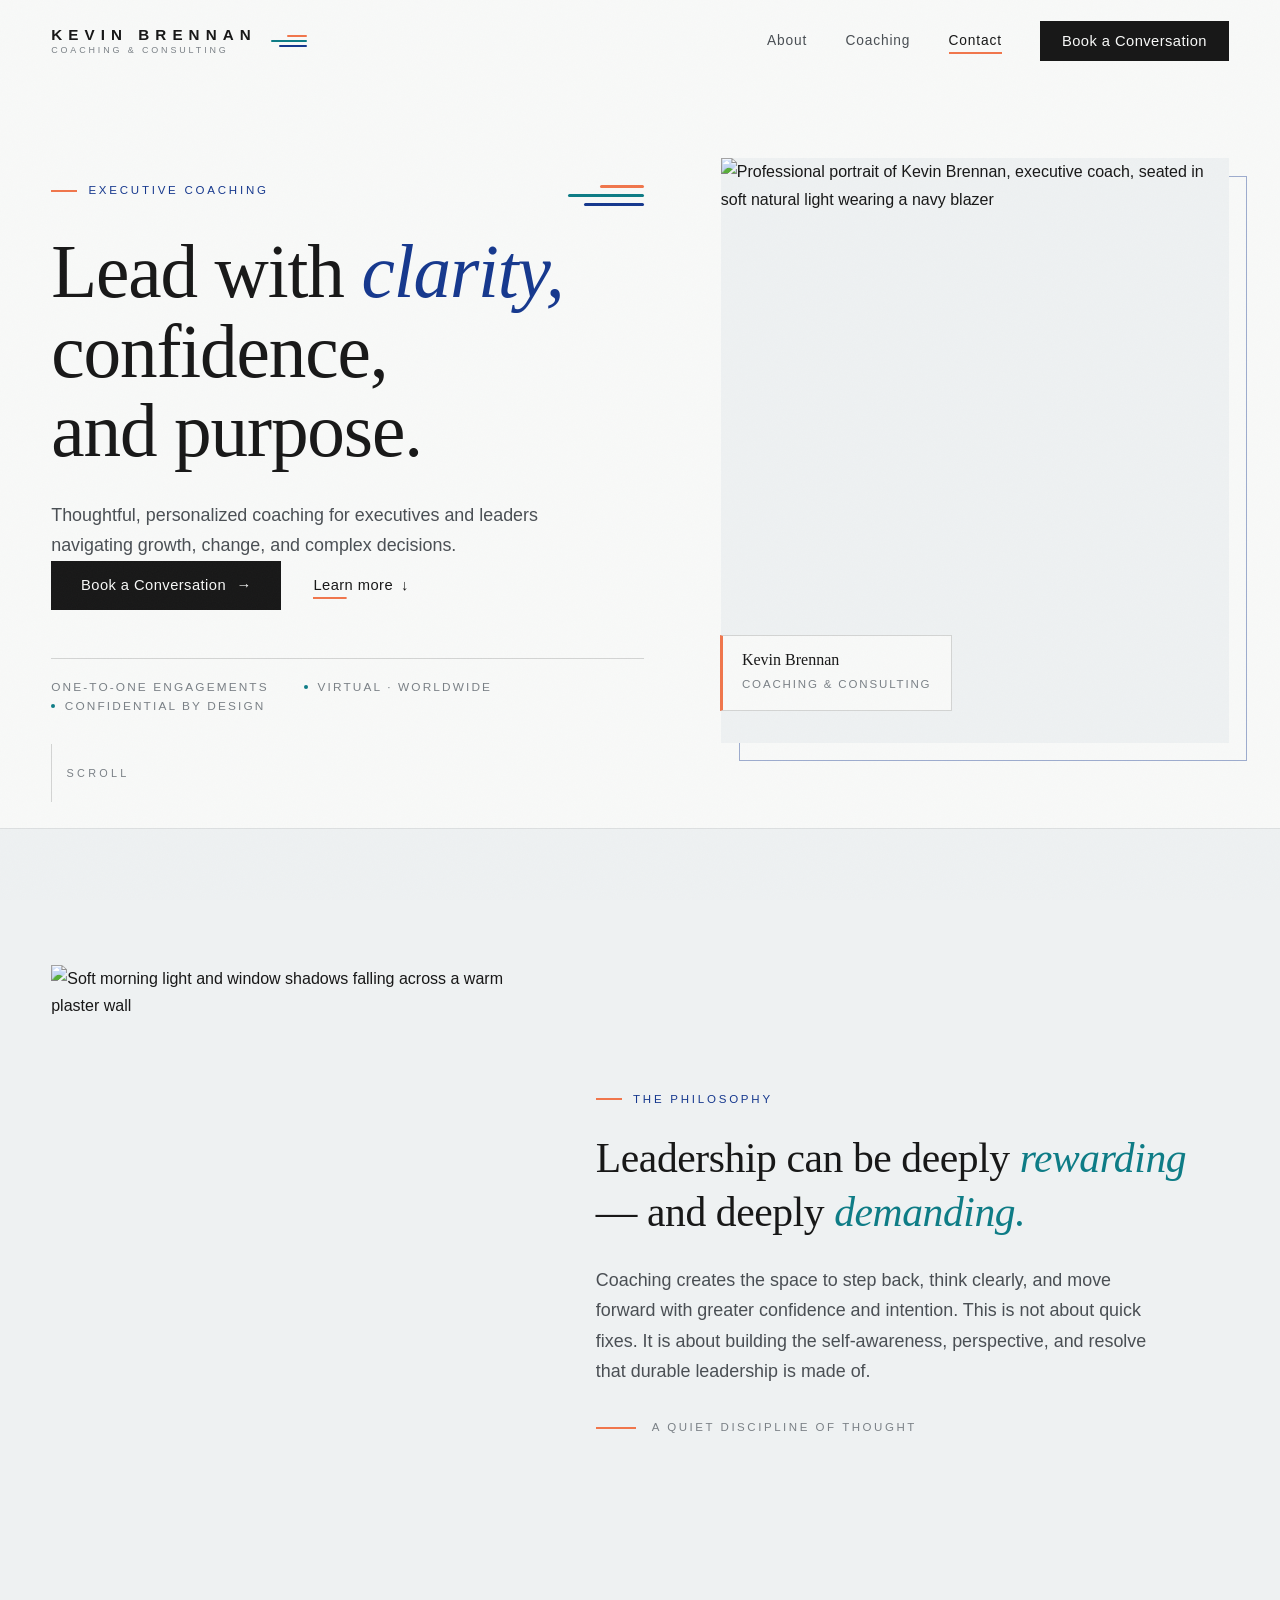
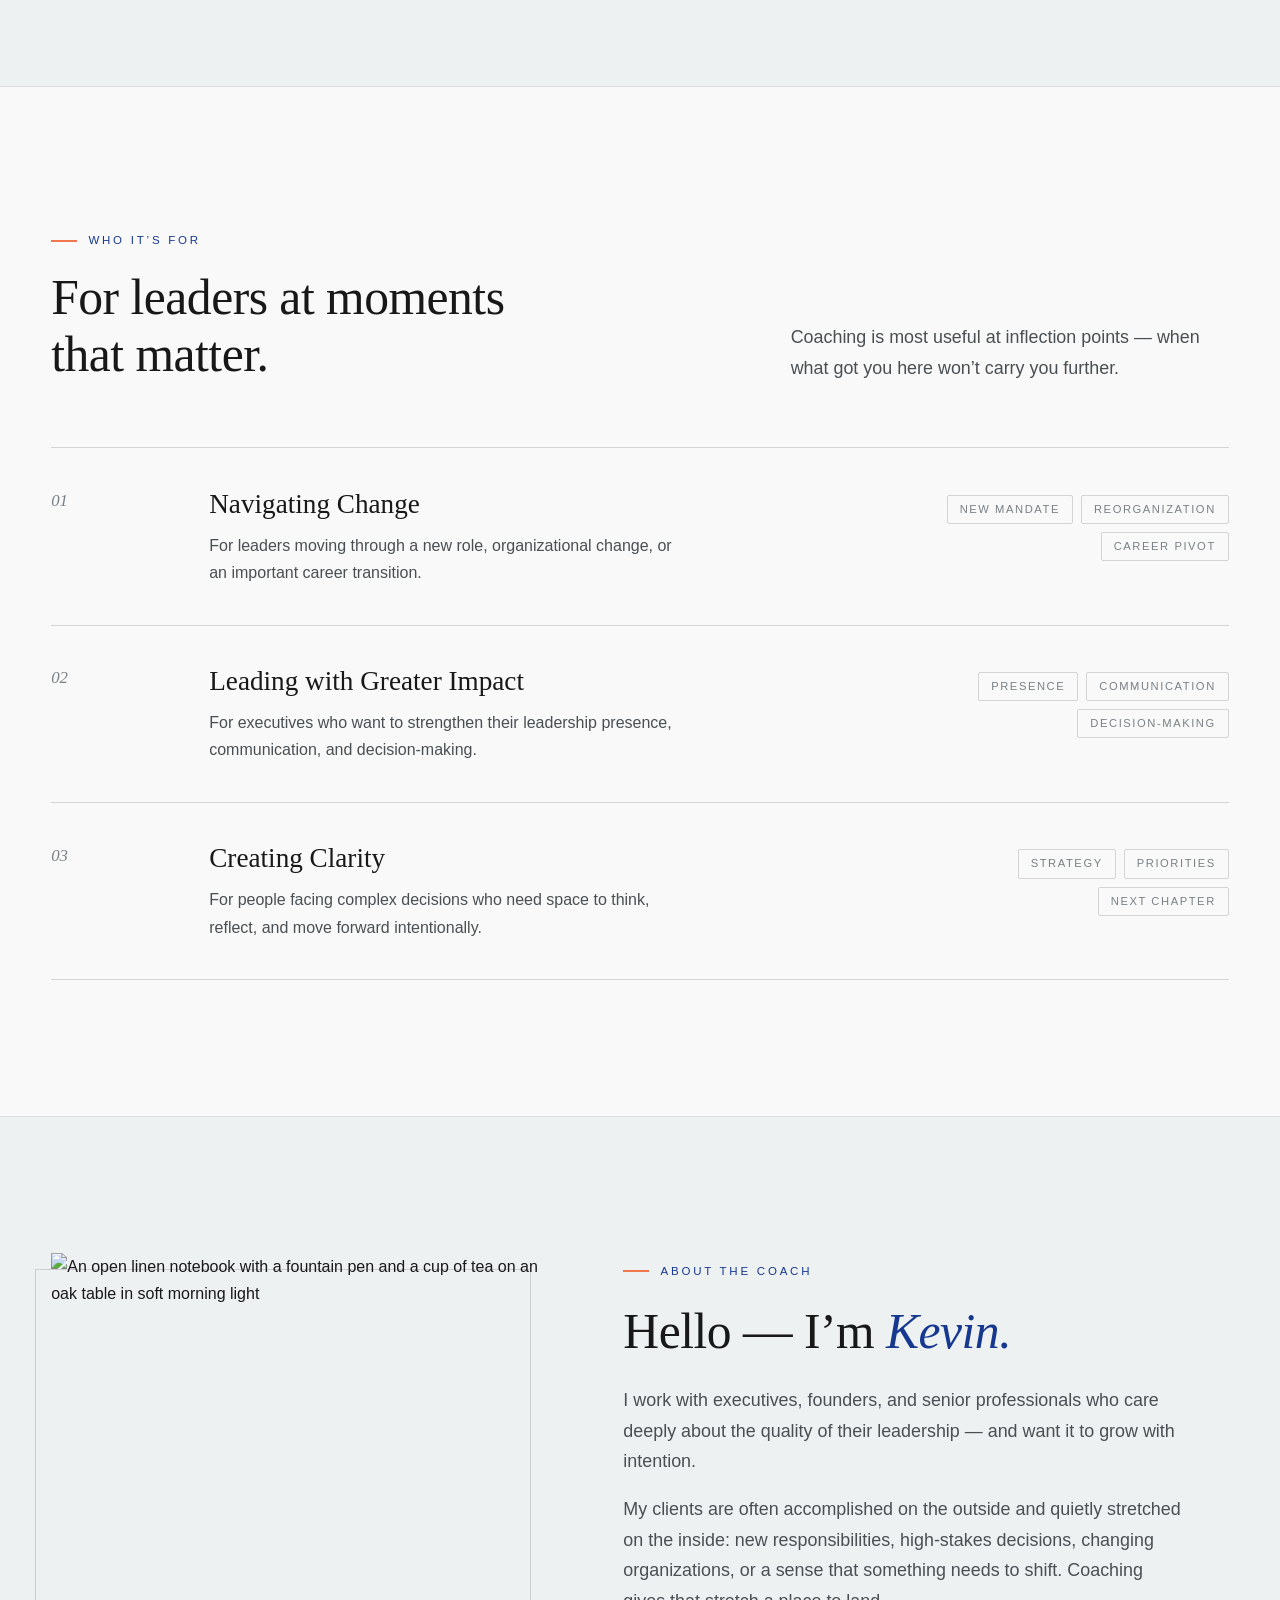
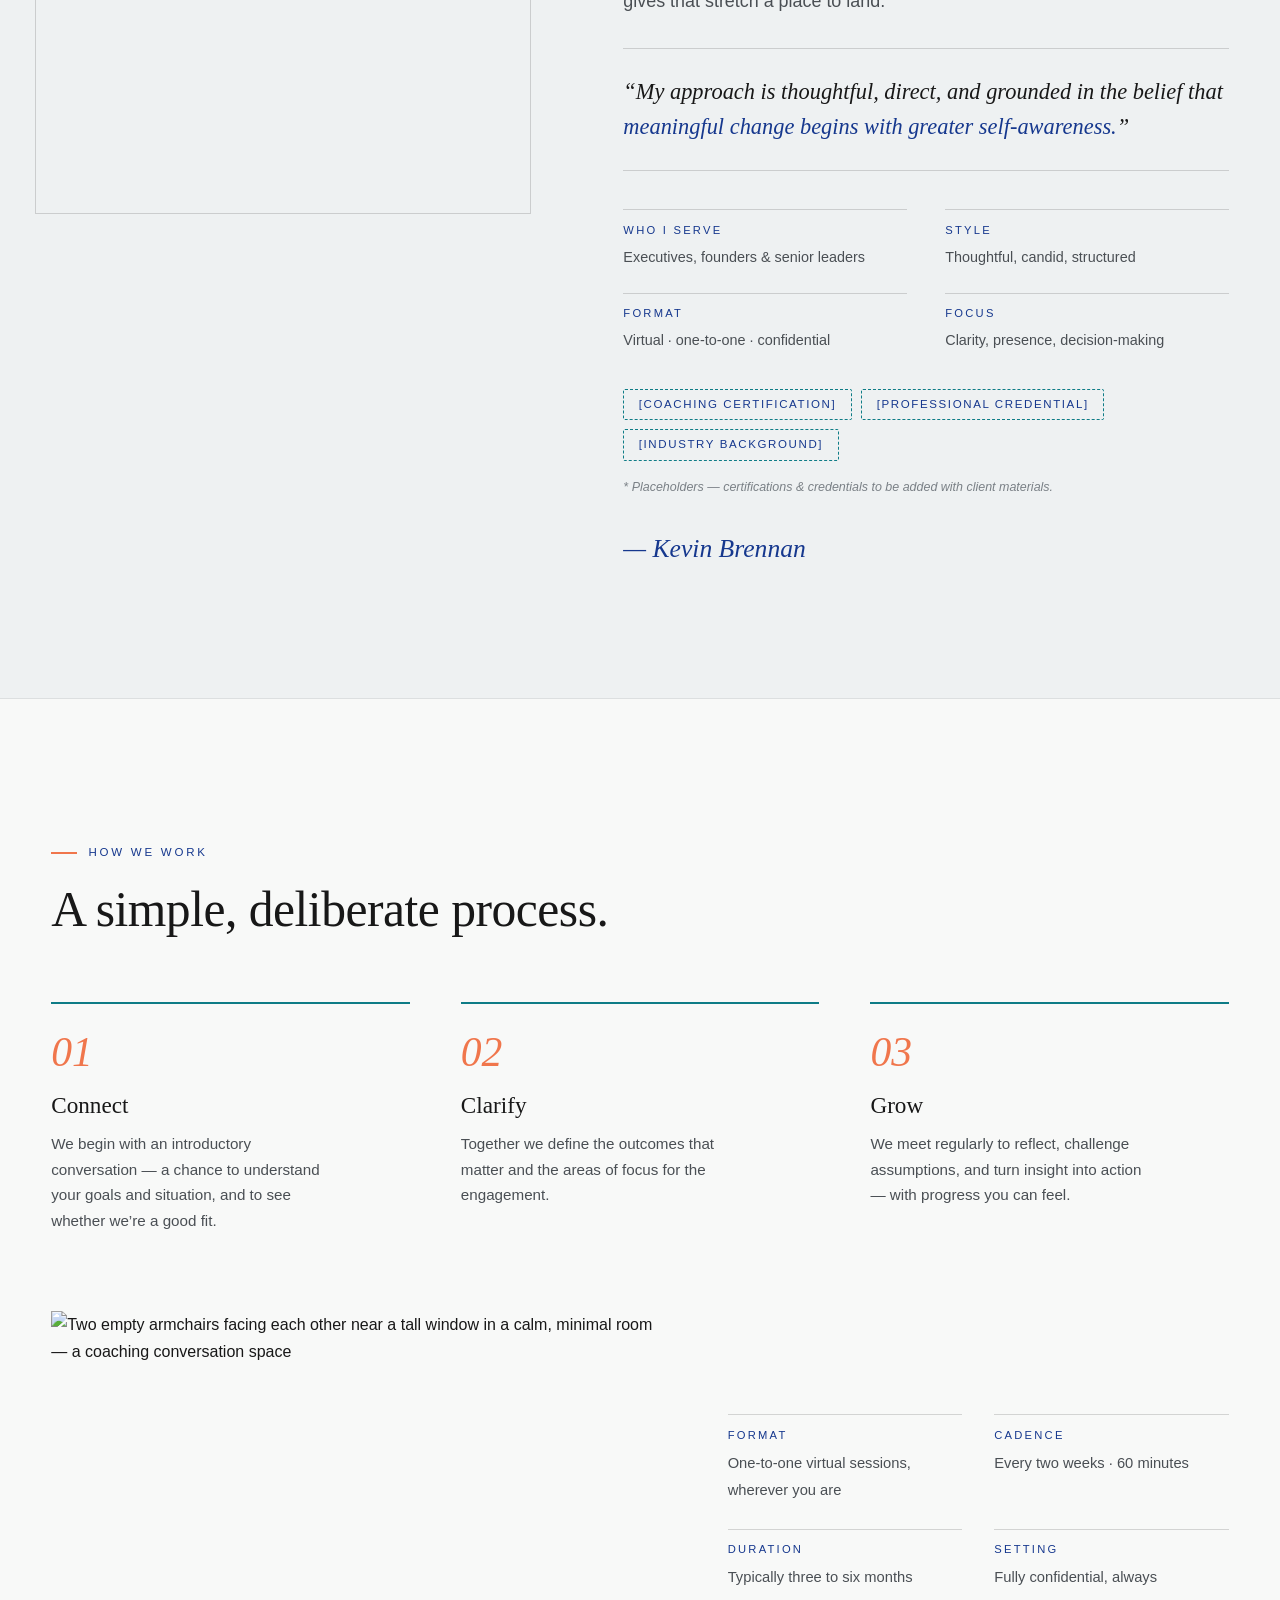
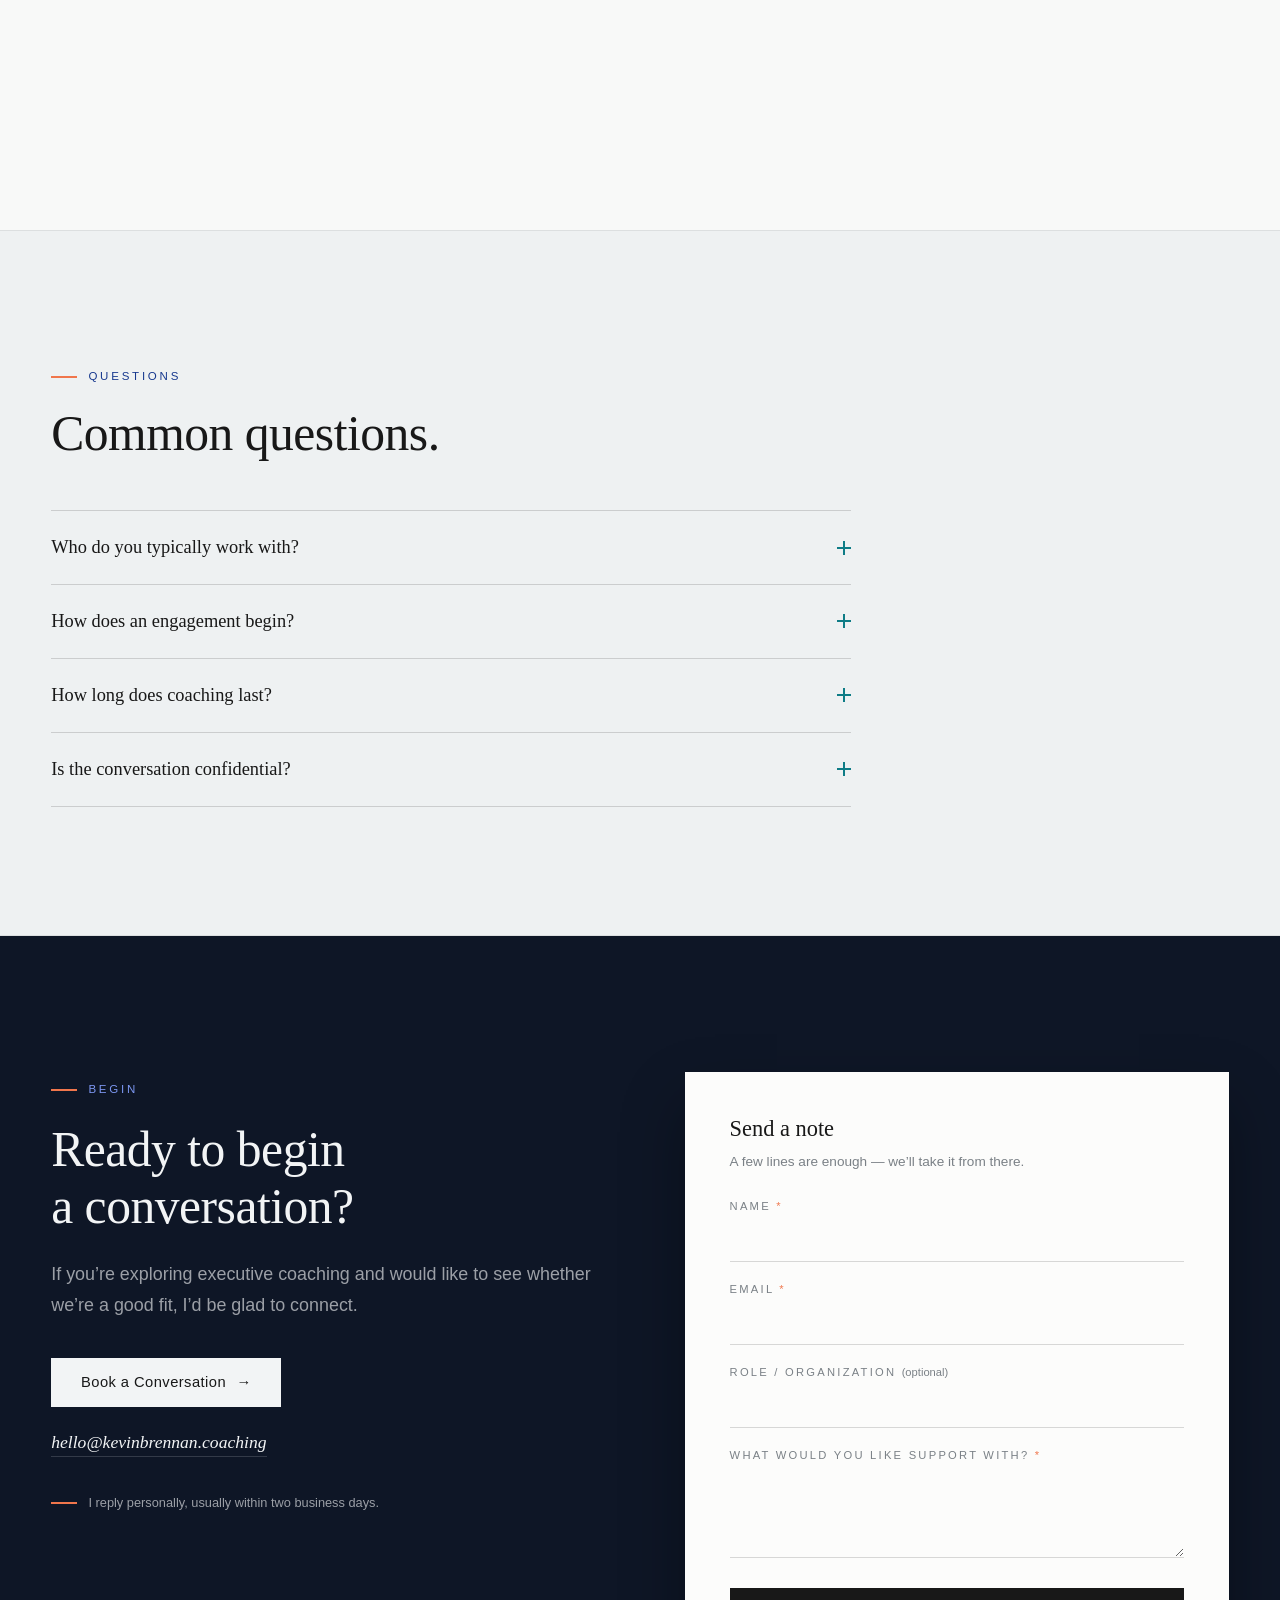
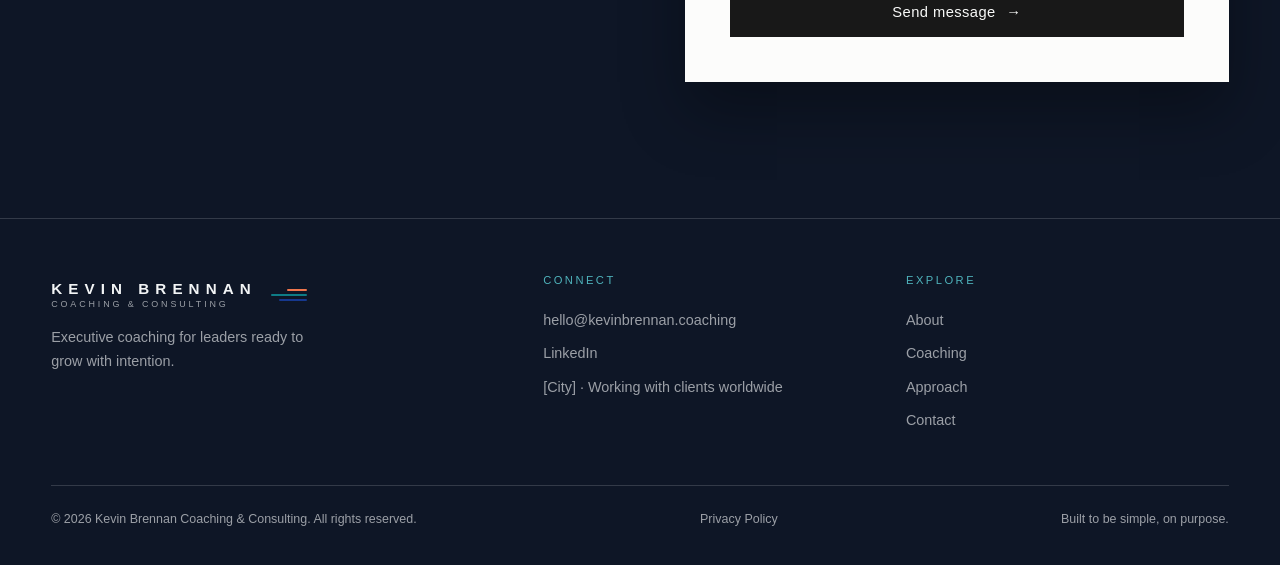
==== websites/coach/index.html @ 90dcf933 "Add Websites portfolio: SHILU coffee shop + Executive Coach landing pages" ====
<!DOCTYPE html>
<html lang="en">
<head>
<meta charset="UTF-8">
<meta name="viewport" content="width=device-width, initial-scale=1.0">

<!-- ============ SEO / SOCIAL ============ -->
<title>Executive Coaching for Leaders | Kevin Brennan</title>
<meta name="description" content="Personalized executive coaching for leaders navigating growth, change, and complex decisions. Book an introductory conversation with Kevin Brennan.">
<meta property="og:type" content="website">
<meta property="og:title" content="Executive Coaching for Leaders | Kevin Brennan">
<meta property="og:description" content="Thoughtful, personalized coaching for executives and leaders navigating growth, change, and complex decisions.">
<meta property="og:image" content="https://image.qwenlm.ai/public_source/d0a42ad3-2e5b-488c-a8da-1147fc9512ad/1fd9f463d-12ed-4836-b36f-3f6e2339cea6.png">
<meta name="twitter:card" content="summary_large_image">
<link rel="icon" href="data:image/svg+xml,%3Csvg%20xmlns='http://www.w3.org/2000/svg'%20viewBox='0%200%2064%2064'%3E%3Crect%20width='64'%20height='64'%20rx='14'%20fill='%230E1626'/%3E%3Crect%20x='24' y='20' width='16' height='4' rx='2' fill='%23F0764C'/%3E%3Crect%20x='16' y='29' width='32' height='4' rx='2' fill='%230E7C86'/%3E%3Crect%20x='19' y='38' width='26' height='4' rx='2' fill='%237C97F2'/%3E%3C/svg%3E">

<!-- ============ FONTS (fontsource CDN) ============ -->
<link rel="stylesheet" href="https://cdn.jsdelivr.net/npm/@fontsource/fraunces/400.css">
<link rel="stylesheet" href="https://cdn.jsdelivr.net/npm/@fontsource/fraunces/500.css">
<link rel="stylesheet" href="https://cdn.jsdelivr.net/npm/@fontsource/fraunces/400-italic.css">
<link rel="stylesheet" href="https://cdn.jsdelivr.net/npm/@fontsource/inter/400.css">
<link rel="stylesheet" href="https://cdn.jsdelivr.net/npm/@fontsource/inter/500.css">
<link rel="stylesheet" href="https://cdn.jsdelivr.net/npm/@fontsource/inter/600.css">

<style>
/* ==========================================================
   DESIGN TOKENS — derived from the Kevin Brennan logo:
   orange #F0764C · teal #0E7C86 · blue #16388E
   ========================================================== */
:root{
  --paper:      #F8F9F8;   /* main background, cool off-white */
  --paper-2:    #EEF1F2;   /* alternate section background    */
  --card:       #FCFCFB;   /* form panel                      */
  --ink:        #181818;   /* primary text                    */
  --ink-2:      #4A4F54;   /* secondary text                  */
  --ink-3:      #7A8086;   /* tertiary text                   */
  --blue:       #16388E;   /* brand blue — primary accent     */
  --blue-deep:  #0E2A6E;
  --blue-soft:  #7C97F2;   /* blue on dark                    */
  --teal:       #0E7C86;   /* brand teal — secondary accent   */
  --teal-soft:  #4FB3BC;
  --orange:     #F0764C;   /* brand orange — spark accent     */
  --line:       rgba(24,24,24,.16);
  --line-soft:  rgba(24,24,24,.08);
  --dark:       #0E1626;   /* dark section bg (deep navy)     */
  --dark-2:     #141F35;
  --cream:      #F2F4F5;   /* text on dark                    */
  --cream-dim:  rgba(242,244,245,.62);
  --line-dark:  rgba(242,244,245,.16);
  --error:      #A63B2A;
  --serif: 'Fraunces', Georgia, 'Times New Roman', serif;
  --sans:  'Inter', -apple-system, 'Helvetica Neue', sans-serif;
  --w: min(1180px, 92vw);
  --ease: cubic-bezier(.22,.61,.21,1);
  --nav-h: 82px;
}

/* ============ BASE ============ */
*,*::before,*::after{box-sizing:border-box;margin:0;padding:0}
html{scroll-behavior:smooth}
body{
  font:400 1rem/1.7 var(--sans);
  color:var(--ink);
  background:var(--paper);
  -webkit-font-smoothing:antialiased;
  overflow-x:hidden;
}
img{display:block;max-width:100%;height:auto}
a{color:inherit;text-decoration:none}
button{font:inherit;background:none;border:none;cursor:pointer;color:inherit}
ul{list-style:none}
section{scroll-margin-top:calc(var(--nav-h) + 12px)}
::selection{background:var(--blue);color:var(--paper)}
:focus-visible{outline:2px solid var(--blue);outline-offset:3px}

.skip-link{position:fixed;top:-60px;left:1rem;z-index:200;background:var(--ink);color:var(--paper);padding:.7rem 1.2rem;font-size:.85rem;transition:top .3s}
.skip-link:focus{top:1rem}

/* film-grain overlay */
.grain{position:fixed;inset:0;z-index:90;pointer-events:none;opacity:.045;
  background-image:url("data:image/svg+xml,%3Csvg xmlns='http://www.w3.org/2000/svg' width='180' height='180'%3E%3Cfilter id='n'%3E%3CfeTurbulence type='fractalNoise' baseFrequency='0.8' numOctaves='2' stitchTiles='stitch'/%3E%3C/filter%3E%3Crect width='180' height='180' filter='url(%23n)' opacity='0.55'/%3E%3C/svg%3E");}

.wrap{width:var(--w);margin-inline:auto}

/* ============ TYPE ============ */
.eyebrow{
  display:inline-flex;align-items:center;gap:.7rem;
  font:500 .72rem/1 var(--sans);letter-spacing:.24em;text-transform:uppercase;
  color:var(--blue);
}
.eyebrow::before{content:"";width:26px;height:2px;background:var(--orange)}
.h-xl{font:500 clamp(2.5rem,6.2vw,4.7rem)/1.06 var(--serif);letter-spacing:-.015em}
.h-lg{font:500 clamp(2rem,4vw,3.1rem)/1.15 var(--serif);letter-spacing:-.01em}
.it{font-family:var(--serif);font-style:italic;color:var(--blue)}
.lede{font-size:clamp(1.02rem,1.4vw,1.15rem);color:var(--ink-2);max-width:56ch}
.small{font-size:.85rem;color:var(--ink-3)}

/* brand tri-line motif (from logo) */
.tri{display:flex;flex-direction:column;align-items:flex-end;gap:6px}
.tri i{display:block;height:3px;border-radius:2px}
.tri .t1{width:44px;background:var(--orange)}
.tri .t2{width:76px;background:var(--teal)}
.tri .t3{width:60px;background:var(--blue)}

/* line-mask reveal */
.lm{display:block;overflow:hidden;padding-bottom:.12em;margin-bottom:-.12em}
.lm>span{display:block;transform:translateY(118%);transition:transform 1.15s var(--ease)}
.is-in .lm:nth-of-type(1)>span{transition-delay:.08s}
.is-in .lm:nth-of-type(2)>span{transition-delay:.2s}
.is-in .lm:nth-of-type(3)>span{transition-delay:.32s}
.is-in .lm>span{transform:translateY(0)}

/* scroll reveal */
[data-reveal]{opacity:0;transform:translateY(26px);transition:opacity .9s ease,transform .9s var(--ease);transition-delay:var(--rd,0s)}
[data-reveal].is-in{opacity:1;transform:none}
[data-reveal].lines{opacity:1;transform:none}

/* ============ BUTTONS / LINKS ============ */
.btn{
  display:inline-flex;align-items:center;gap:.65rem;
  padding:1rem 1.8rem;background:var(--ink);color:var(--paper);
  border:1px solid var(--ink);font:500 .92rem/1 var(--sans);letter-spacing:.03em;
  transition:background .35s var(--ease),border-color .35s,transform .35s var(--ease);
}
.btn .arr{transition:transform .35s var(--ease)}
.btn:hover{background:var(--blue);border-color:var(--blue)}
.btn:hover .arr{transform:translateX(5px)}
.btn:active{transform:scale(.98)}
.btn.on-dark{background:var(--cream);color:var(--ink);border-color:var(--cream)}
.btn.on-dark:hover{background:var(--orange);border-color:var(--orange)}

.tlink{
  position:relative;display:inline-flex;align-items:center;gap:.5rem;
  font:500 .92rem/1 var(--sans);letter-spacing:.03em;color:var(--ink);padding:.4rem 0;
}
.tlink::after{content:"";position:absolute;left:0;bottom:0;height:1.5px;width:100%;background:var(--orange);transform:scaleX(.35);transform-origin:left;transition:transform .45s var(--ease)}
.tlink:hover::after{transform:scaleX(1)}
.tlink .arr{transition:transform .35s var(--ease)}
.tlink:hover .arr{transform:translateY(3px)}

/* placeholder chips (client credentials to be added) */
.chips{display:flex;flex-wrap:wrap;gap:.6rem}
.chip{
  font:500 .72rem/1 var(--sans);letter-spacing:.14em;text-transform:uppercase;
  color:var(--blue);border:1px dashed var(--teal);padding:.55rem .9rem;border-radius:2px;
}

/* ============ LOGO / NAV ============ */
.site-nav{position:fixed;top:0;left:0;right:0;z-index:120;transition:background .4s,box-shadow .4s,border-color .4s;border-bottom:1px solid transparent}
.site-nav.scrolled{background:rgba(248,249,248,.92);backdrop-filter:blur(10px);border-bottom-color:var(--line-soft)}
.nav-inner{width:var(--w);margin-inline:auto;height:var(--nav-h);display:flex;align-items:center;justify-content:space-between;gap:2rem}

.brand{display:inline-flex;align-items:center;gap:.9rem}
.brand-text{display:flex;flex-direction:column;gap:4px}
.brand-name{font:600 .95rem/1 var(--sans);letter-spacing:.4em;text-transform:uppercase;color:var(--ink);white-space:nowrap}
.brand-sub{font:500 .56rem/1 var(--sans);letter-spacing:.32em;text-transform:uppercase;color:var(--ink-3)}
.brand-lines{display:flex;flex-direction:column;align-items:flex-end;gap:3px;flex:none}
.brand-lines i{display:block;height:2px;border-radius:1px}
.brand-lines i:nth-child(1){width:20px;background:var(--orange)}
.brand-lines i:nth-child(2){width:36px;background:var(--teal)}
.brand-lines i:nth-child(3){width:28px;background:var(--blue)}
.on-dark .brand-name,.foot-brand .brand-name{color:var(--cream)}
.on-dark .brand-sub,.foot-brand .brand-sub{color:var(--cream-dim)}

.nav-links{display:flex;align-items:center;gap:2.4rem}
.nav-links a:not(.btn){font:500 .86rem/1 var(--sans);letter-spacing:.06em;color:var(--ink-2);position:relative;padding:.4rem 0}
.nav-links a:not(.btn)::after{content:"";position:absolute;left:0;bottom:0;width:100%;height:2px;background:var(--orange);transform:scaleX(0);transform-origin:left;transition:transform .4s var(--ease)}
.nav-links a:not(.btn):hover::after,.nav-links a.is-active::after{transform:scaleX(1)}
.nav-links a.is-active{color:var(--ink)}
.nav-cta{padding:.75rem 1.3rem}
.burger{display:none;width:44px;height:44px;position:relative;z-index:130}
.burger span{position:absolute;left:10px;right:10px;height:1.5px;background:var(--ink);transition:transform .45s var(--ease),top .45s var(--ease)}
.burger span:nth-child(1){top:17px}
.burger span:nth-child(2){top:26px}
body.menu-open .burger span:nth-child(1){top:21px;transform:rotate(45deg)}
body.menu-open .burger span:nth-child(2){top:21px;transform:rotate(-45deg)}

.mobile-menu{
  position:fixed;inset:0;z-index:110;background:var(--paper);
  display:flex;flex-direction:column;justify-content:center;padding:6rem 8vw 3rem;
  opacity:0;visibility:hidden;transition:opacity .5s var(--ease),visibility .5s;
}
body.menu-open .mobile-menu{opacity:1;visibility:visible}
body.menu-open{overflow:hidden}
.mobile-menu a.mm-link{font:500 clamp(2rem,8vw,2.8rem)/1.35 var(--serif);color:var(--ink);border-bottom:1px solid var(--line-soft);padding:.6rem 0;display:flex;align-items:baseline;gap:1rem}
.mobile-menu a.mm-link small{font:500 .72rem/1 var(--sans);letter-spacing:.2em;color:var(--teal)}
.mobile-menu .mm-cta{margin-top:2.2rem;align-self:flex-start}
.mobile-menu .mm-mail{margin-top:1.4rem;font-size:.9rem;color:var(--ink-2)}

/* ============ HERO ============ */
.hero{position:relative;padding:calc(var(--nav-h) + clamp(3rem,7vh,5.5rem)) 0 clamp(4rem,8vh,6.5rem);min-height:92vh;display:flex;align-items:center}
.hero-grid{display:grid;grid-template-columns:1.05fr .9fr;gap:clamp(2.5rem,6vw,5.5rem);align-items:center;width:var(--w);margin-inline:auto}
.hero-top{display:flex;justify-content:space-between;align-items:flex-start;gap:2rem}
.hero h1{margin:1.6rem 0 1.8rem}
.hero-meta{display:flex;flex-wrap:wrap;gap:0 2.2rem;margin-top:3rem;border-top:1px solid var(--line);padding-top:1.2rem}
.hero-meta span{font:500 .74rem/1.6 var(--sans);letter-spacing:.18em;text-transform:uppercase;color:var(--ink-3);display:flex;align-items:center;gap:.6rem}
.hero-meta span::before{content:"";width:4px;height:4px;background:var(--teal);border-radius:50%}
.hero-meta span:first-child::before{display:none}
.hero-cta{display:flex;align-items:center;gap:2rem;flex-wrap:wrap}

.hero-figure{position:relative}
.portrait-frame{position:relative;z-index:1}
.portrait-frame::before{content:"";position:absolute;inset:0;transform:translate(18px,18px);border:1px solid var(--blue);opacity:.4;z-index:-1}
.portrait-frame .ph{overflow:hidden;aspect-ratio:4/4.6;background:var(--paper-2)}
.kenburns img{width:100%;height:100%;object-fit:cover;animation:breathe 16s var(--ease) infinite alternate;transform-origin:center}
@keyframes breathe{from{transform:scale(1)}to{transform:scale(1.06)}}
.portrait-tag{position:absolute;left:-1px;bottom:2rem;background:var(--paper);border:1px solid var(--line);border-left:3px solid var(--orange);padding:.85rem 1.2rem;z-index:2}
.portrait-tag strong{display:block;font:500 1rem/1.2 var(--serif)}
.portrait-tag span{font-size:.72rem;letter-spacing:.16em;text-transform:uppercase;color:var(--ink-3)}

.side-note{position:absolute;right:calc((100vw - var(--w)) / -2 + 1rem);top:50%;transform:translateY(-50%);writing-mode:vertical-rl;font:500 .68rem/1 var(--sans);letter-spacing:.34em;text-transform:uppercase;color:var(--ink-3);opacity:.65}
.scroll-cue{position:absolute;left:calc((100vw - var(--w))/2);bottom:1.6rem;display:flex;align-items:center;gap:.9rem}
.scroll-cue small{font:500 .68rem/1 var(--sans);letter-spacing:.3em;text-transform:uppercase;color:var(--ink-3)}
.scroll-cue .track{width:1px;height:58px;background:var(--line);overflow:hidden;position:relative}
.scroll-cue .track::after{content:"";position:absolute;left:0;top:-40%;width:1px;height:40%;background:var(--orange);animation:cue 2.4s var(--ease) infinite}
@keyframes cue{0%{top:-40%}70%,100%{top:110%}}

/* ============ PHILOSOPHY ============ */
.philosophy{background:var(--paper-2);border-block:1px solid var(--line-soft);padding:clamp(5rem,11vw,8.5rem) 0}
.ph-grid{display:grid;grid-template-columns:.85fr 1.15fr;gap:clamp(2.5rem,6vw,6rem);align-items:center}
.ph-img{overflow:hidden;aspect-ratio:4/5}
.ph-img img{width:100%;height:100%;object-fit:cover;transition:transform 1.4s var(--ease)}
.ph-img:hover img{transform:scale(1.04)}
.ph-copy .manifesto{font:500 clamp(1.7rem,3.3vw,2.6rem)/1.3 var(--serif);letter-spacing:-.01em;margin:1.4rem 0 1.6rem}
.ph-copy .manifesto em{font-style:italic;color:var(--teal)}
.ph-caption{margin-top:2.2rem;display:flex;align-items:center;gap:1rem;font:500 .72rem/1 var(--sans);letter-spacing:.22em;text-transform:uppercase;color:var(--ink-3)}
.ph-caption::before{content:"";width:40px;height:2px;background:var(--orange)}

/* ============ AUDIENCE ============ */
.audience{padding:clamp(5rem,11vw,8.5rem) 0}
.sec-head{display:grid;grid-template-columns:1fr auto;gap:1.5rem 3rem;align-items:end;margin-bottom:clamp(2.5rem,5vw,4rem)}
.sec-head .lede{max-width:44ch}
.aud-row{display:grid;grid-template-columns:110px 1fr 320px;gap:1.5rem 3rem;padding:2.4rem 0;border-top:1px solid var(--line);align-items:start;transition:background .4s}
.aud-row:last-of-type{border-bottom:1px solid var(--line)}
.aud-num{font:400 1.05rem/1 var(--serif);font-style:italic;color:var(--ink-3);transition:color .4s;padding-top:.4rem}
.aud-row:hover .aud-num{color:var(--orange)}
.aud-title{font:500 clamp(1.3rem,2.2vw,1.7rem)/1.25 var(--serif);display:flex;align-items:center;gap:.9rem;transition:transform .5s var(--ease)}
.aud-title .go{color:var(--teal);opacity:0;transform:translateX(-8px);transition:.45s var(--ease)}
.aud-row:hover .aud-title{transform:translateX(6px)}
.aud-row:hover .go{opacity:1;transform:none}
.aud-desc{color:var(--ink-2);margin-top:.7rem;max-width:52ch}
.aud-tags{display:flex;flex-wrap:wrap;gap:.5rem;justify-content:flex-end;padding-top:.5rem}
.aud-tags li{font:500 .7rem/1 var(--sans);letter-spacing:.14em;text-transform:uppercase;color:var(--ink-3);border:1px solid var(--line);padding:.5rem .75rem;border-radius:2px}

/* ============ ABOUT ============ */
.about{background:var(--paper-2);border-block:1px solid var(--line-soft);padding:clamp(5rem,11vw,8.5rem) 0}
.about-grid{display:grid;grid-template-columns:.9fr 1.1fr;gap:clamp(2.5rem,6vw,6rem);align-items:start}
.about-figure{position:relative}
.about-figure::before{content:"";position:absolute;inset:0;transform:translate(-16px,16px);border:1px solid var(--line);z-index:0}
.about-figure .ph{position:relative;overflow:hidden;aspect-ratio:4/4.4;z-index:1}
.about-figure img{width:100%;height:100%;object-fit:cover}
.about h2{margin:1.4rem 0 1.6rem}
.about p+p{margin-top:1.1rem}
.about .pull{margin:2rem 0;padding:1.6rem 0;border-block:1px solid var(--line);font:400 clamp(1.15rem,1.9vw,1.4rem)/1.55 var(--serif);font-style:italic;color:var(--ink)}
.about .pull strong{color:var(--blue);font-weight:500}
.glance{margin-top:2.4rem;display:grid;grid-template-columns:1fr 1fr;gap:1.4rem 2.4rem}
.glance li{border-top:1px solid var(--line);padding-top:.9rem}
.glance b{display:block;font:500 .7rem/1 var(--sans);letter-spacing:.2em;text-transform:uppercase;color:var(--blue);margin-bottom:.45rem}
.glance span{font-size:.9rem;color:var(--ink-2)}
.cred-note{margin-top:1rem;font-size:.78rem;color:var(--ink-3);font-style:italic}
.signature{margin-top:2.4rem;font:400 1.6rem/1 var(--serif);font-style:italic;color:var(--blue)}

/* ============ APPROACH ============ */
.approach{padding:clamp(5rem,11vw,8.5rem) 0}
.steps{display:grid;grid-template-columns:repeat(3,1fr);gap:0 clamp(2rem,4vw,3.5rem);margin-top:clamp(2.5rem,5vw,4rem)}
.step{border-top:1px solid var(--line);padding-top:1.8rem;position:relative}
.step::before{content:"";position:absolute;top:-1px;left:0;height:2px;width:0;background:var(--teal);transition:width 1.2s var(--ease) .3s}
.step.is-in::before{width:100%}
.step .n{font:400 2.6rem/1 var(--serif);font-style:italic;color:var(--orange)}
.step h3{font:500 1.45rem/1.2 var(--serif);margin:1.1rem 0 .7rem}
.step p{color:var(--ink-2);font-size:.95rem;max-width:34ch}
.approach-media{margin-top:clamp(3rem,6vw,5rem);display:grid;grid-template-columns:1.1fr .9fr;gap:clamp(2rem,5vw,4.5rem);align-items:center}
.approach-media .ph{overflow:hidden;aspect-ratio:16/10}
.approach-media img{width:100%;height:100%;object-fit:cover}
.logistics{display:grid;grid-template-columns:1fr 1fr;gap:1.6rem 2rem}
.logistics li{border-top:1px solid var(--line);padding-top:.9rem}
.logistics b{display:block;font:500 .7rem/1 var(--sans);letter-spacing:.2em;text-transform:uppercase;color:var(--blue);margin-bottom:.5rem}
.logistics span{font-size:.92rem;color:var(--ink-2)}

/* ============ FAQ ============ */
.faq{background:var(--paper-2);border-block:1px solid var(--line-soft);padding:clamp(5rem,11vw,8rem) 0}
.faq-list{max-width:800px;margin-top:clamp(2rem,4vw,3rem)}
.faq-item{border-top:1px solid var(--line)}
.faq-item:last-child{border-bottom:1px solid var(--line)}
.faq-q{width:100%;display:flex;justify-content:space-between;align-items:center;gap:2rem;text-align:left;padding:1.5rem 0;font:500 1.15rem/1.35 var(--serif);color:var(--ink);transition:color .3s}
.faq-q:hover{color:var(--blue)}
.faq-q .pm{position:relative;width:14px;height:14px;flex:none}
.faq-q .pm::before,.faq-q .pm::after{content:"";position:absolute;background:var(--teal);transition:transform .45s var(--ease)}
.faq-q .pm::before{left:0;top:6px;width:14px;height:2px}
.faq-q .pm::after{left:6px;top:0;width:2px;height:14px}
.faq-item.open .pm::after{transform:rotate(90deg) scaleY(0)}
.faq-a{display:grid;grid-template-rows:0fr;transition:grid-template-rows .55s var(--ease)}
.faq-item.open .faq-a{grid-template-rows:1fr}
.faq-a>div{overflow:hidden}
.faq-a p{color:var(--ink-2);max-width:62ch;padding-bottom:1.6rem;font-size:.95rem}

/* ============ CONTACT (dark) ============ */
.contact{background:var(--dark);color:var(--cream);padding:clamp(5rem,11vw,8.5rem) 0}
.contact .eyebrow{color:var(--blue-soft)}
.contact-grid{display:grid;grid-template-columns:1fr 1fr;gap:clamp(3rem,7vw,6.5rem);align-items:start}
.contact .lede{color:var(--cream-dim)}
.contact h2{margin:1.4rem 0 1.5rem}
.contact-actions{display:flex;flex-direction:column;align-items:flex-start;gap:1.4rem;margin-top:2.4rem}
.contact-mail{color:var(--cream);font:400 1.1rem/1.4 var(--serif);font-style:italic;border-bottom:1px solid var(--line-dark);padding-bottom:2px;transition:border-color .3s,color .3s}
.contact-mail:hover{color:var(--orange);border-color:var(--orange)}
.contact-note{margin-top:2.2rem;font-size:.8rem;color:var(--cream-dim);display:flex;align-items:center;gap:.7rem}
.contact-note::before{content:"";width:26px;height:2px;background:var(--orange)}

.form-card{background:var(--card);color:var(--ink);padding:clamp(1.8rem,3.5vw,2.8rem);box-shadow:0 30px 60px rgba(0,0,0,.32)}
.form-card h3{font:500 1.4rem/1.2 var(--serif);margin-bottom:.4rem}
.form-card .fc-sub{font-size:.85rem;color:var(--ink-3);margin-bottom:1.8rem}
.field{margin-bottom:1.4rem}
.field label{display:block;font:500 .7rem/1 var(--sans);letter-spacing:.2em;text-transform:uppercase;color:var(--ink-3);margin-bottom:.5rem}
.field label em{color:var(--orange);font-style:normal}
.field input,.field textarea{
  width:100%;background:transparent;border:none;border-bottom:1px solid var(--line);
  font:400 .95rem/1.5 var(--sans);color:var(--ink);padding:.55rem 0;border-radius:0;
  transition:border-color .3s;
}
.field textarea{resize:vertical;min-height:88px}
.field input:focus,.field textarea:focus{outline:none;border-bottom-color:var(--blue)}
.field.invalid input,.field.invalid textarea{border-bottom-color:var(--error)}
.err{display:none;font-size:.75rem;color:var(--error);margin-top:.4rem}
.field.invalid .err{display:block}
.form-card .btn{width:100%;justify-content:center}
.form-success{display:none;text-align:left;padding:2rem 0}
.form-success .tick{width:52px;height:52px;border:2px solid var(--teal);border-radius:50%;display:flex;align-items:center;justify-content:center;margin-bottom:1.4rem;color:var(--teal);font-size:1.2rem}
.form-success h3{font:500 1.5rem/1.25 var(--serif);margin-bottom:.7rem}
.form-success p{color:var(--ink-2);font-size:.95rem}
.form-card.sent form{display:none}
.form-card.sent .form-success{display:block}

/* ============ FOOTER ============ */
footer{background:var(--dark);color:var(--cream);border-top:1px solid var(--line-dark);padding:3.5rem 0 2.2rem}
.foot-grid{display:grid;grid-template-columns:1.4fr 1fr 1fr;gap:2.5rem;align-items:start}
.foot-brand p{margin-top:1rem;color:var(--cream-dim);font-size:.9rem;max-width:34ch}
.foot-col b{display:block;font:500 .7rem/1 var(--sans);letter-spacing:.22em;text-transform:uppercase;color:var(--teal-soft);margin-bottom:1.1rem}
.foot-col a,.foot-col span{display:block;color:var(--cream-dim);font-size:.9rem;padding:.28rem 0;transition:color .3s}
.foot-col a:hover{color:var(--cream)}
.foot-bottom{margin-top:3rem;padding-top:1.4rem;border-top:1px solid var(--line-dark);display:flex;flex-wrap:wrap;gap:.8rem 2.5rem;justify-content:space-between;font-size:.78rem;color:var(--cream-dim)}
.foot-bottom a{color:inherit}
.foot-bottom a:hover{color:var(--cream)}

/* ============ RESPONSIVE ============ */
@media (max-width:1024px){
  .side-note{display:none}
  .aud-row{grid-template-columns:70px 1fr;grid-template-rows:auto auto}
  .aud-tags{grid-column:2;justify-content:flex-start;padding-top:0}
}
@media (max-width:900px){
  .nav-links{display:none}
  .burger{display:block}
  .hero-grid,.ph-grid,.about-grid,.approach-media,.contact-grid{grid-template-columns:1fr}
  .hero{min-height:auto}
  .hero-figure{max-width:520px}
  .ph-grid .ph-img{aspect-ratio:16/10;order:2}
  .steps{grid-template-columns:1fr;gap:2.2rem}
  .step p{max-width:none}
  .foot-grid{grid-template-columns:1fr 1fr}
  .scroll-cue{display:none}
}
@media (max-width:560px){
  .sec-head{grid-template-columns:1fr}
  .aud-row{grid-template-columns:1fr;gap:.6rem}
  .glance,.logistics{grid-template-columns:1fr}
  .foot-grid{grid-template-columns:1fr}
  .portrait-tag{bottom:1rem}
  .brand-name{letter-spacing:.26em;font-size:.85rem}
  .brand-sub{letter-spacing:.22em}
  .hero-top .tri{display:none}
}

/* ============ REDUCED MOTION ============ */
@media (prefers-reduced-motion: reduce){
  html{scroll-behavior:auto}
  *,*::before,*::after{animation:none!important;transition:none!important}
  [data-reveal]{opacity:1;transform:none}
  .lm>span{transform:none}
  .step::before{width:100%}
}
</style>
</head>

<body id="top">
<a class="skip-link" href="#main">Skip to content</a>
<div class="grain" aria-hidden="true"></div>

<!-- ================= NAVIGATION ================= -->
<header class="site-nav" id="siteNav">
  <nav class="nav-inner" aria-label="Primary">
    <!-- Logo lockup: wordmark + tri-line motif from brand logo -->
    <a class="brand" href="#top" aria-label="Kevin Brennan Coaching and Consulting — home">
      <span class="brand-text">
        <span class="brand-name">Kevin Brennan</span>
        <span class="brand-sub">Coaching &amp; Consulting</span>
      </span>
      <span class="brand-lines" aria-hidden="true"><i></i><i></i><i></i></span>
    </a>
    <div class="nav-links">
      <a href="#about" data-navlink="about">About</a>
      <a href="#coaching" data-navlink="coaching">Coaching</a>
      <a href="#contact" data-navlink="contact">Contact</a>
      <a class="btn nav-cta" href="#contact" data-bind="booking">Book a Conversation</a>
    </div>
    <button class="burger" id="burger" aria-label="Open menu" aria-expanded="false" aria-controls="mobileMenu">
      <span></span><span></span>
    </button>
  </nav>
</header>

<!-- mobile menu -->
<div class="mobile-menu" id="mobileMenu" aria-hidden="true">
  <a class="mm-link" href="#about"><small>01</small>About</a>
  <a class="mm-link" href="#coaching"><small>02</small>Coaching</a>
  <a class="mm-link" href="#approach"><small>03</small>Approach</a>
  <a class="mm-link" href="#contact"><small>04</small>Contact</a>
  <a class="btn mm-cta" href="#contact" data-bind="booking">Book a Conversation <span class="arr">→</span></a>
  <p class="mm-mail"><a href="mailto:hello@kevinbrennan.coaching" data-bind="email">hello@kevinbrennan.coaching</a></p>
</div>

<main id="main">

<!-- ================= HERO ================= -->
<section class="hero" aria-label="Introduction">
  <div class="hero-grid">
    <div data-reveal="lines" class="lines">
      <div class="hero-top">
        <p class="eyebrow" data-reveal>Executive Coaching</p>
        <span class="tri" data-reveal aria-hidden="true"><i class="t1"></i><i class="t2"></i><i class="t3"></i></span>
      </div>
      <h1 class="h-xl">
        <span class="lm"><span>Lead with <em class="it">clarity,</em></span></span>
        <span class="lm"><span>confidence,</span></span>
        <span class="lm"><span>and purpose.</span></span>
      </h1>
      <p class="lede" data-reveal data-delay="350">Thoughtful, personalized coaching for executives and leaders navigating growth, change, and complex decisions.</p>
      <div class="hero-cta" data-reveal data-delay="500">
        <a class="btn" href="#contact" data-bind="booking">Book a Conversation <span class="arr">→</span></a>
        <a class="tlink" href="#philosophy">Learn more <span class="arr">↓</span></a>
      </div>
      <div class="hero-meta" data-reveal data-delay="650">
        <span>One-to-one engagements</span>
        <span>Virtual · Worldwide</span>
        <span>Confidential by design</span>
      </div>
    </div>

    <figure class="hero-figure" data-reveal data-delay="250">
      <div class="portrait-frame">
        <div class="ph kenburns">
          <img src="https://image.qwenlm.ai/public_source/d0a42ad3-2e5b-488c-a8da-1147fc9512ad/1fd9f463d-12ed-4836-b36f-3f6e2339cea6.png"
               alt="Professional portrait of Kevin Brennan, executive coach, seated in soft natural light wearing a navy blazer"
               width="1024" height="1024" fetchpriority="high">
        </div>
        <figcaption class="portrait-tag">
          <strong>Kevin Brennan</strong>
          <span>Coaching &amp; Consulting</span>
        </figcaption>
      </div>
    </figure>
  </div>

  <span class="side-note" aria-hidden="true">Clarity · Confidence · Purpose</span>
  <div class="scroll-cue" aria-hidden="true"><div class="track"></div><small>Scroll</small></div>
</section>

<!-- ================= POSITIONING / PHILOSOPHY ================= -->
<section class="philosophy" id="philosophy">
  <div class="wrap ph-grid">
    <div class="ph-img" data-reveal>
      <img src="https://image.qwenlm.ai/public_source/d0a42ad3-2e5b-488c-a8da-1147fc9512ad/1f57ffe3d-bf88-4876-a3f9-18b83e884528.png"
           alt="Soft morning light and window shadows falling across a warm plaster wall"
           loading="lazy" width="1024" height="1024">
    </div>
    <div class="ph-copy">
      <p class="eyebrow" data-reveal>The Philosophy</p>
      <p class="manifesto" data-reveal data-delay="120">Leadership can be deeply <em>rewarding</em> — and deeply <em>demanding.</em></p>
      <p class="lede" data-reveal data-delay="240">Coaching creates the space to step back, think clearly, and move forward with greater confidence and intention. This is not about quick fixes. It is about building the self-awareness, perspective, and resolve that durable leadership is made of.</p>
      <p class="ph-caption" data-reveal data-delay="360">A quiet discipline of thought</p>
    </div>
  </div>
</section>

<!-- ================= WHO IT'S FOR ================= -->
<section class="audience" id="coaching">
  <div class="wrap">
    <div class="sec-head">
      <div>
        <p class="eyebrow" data-reveal>Who It’s For</p>
        <h2 class="h-lg" style="margin-top:1.2rem" data-reveal data-delay="100">For leaders at moments<br>that matter.</h2>
      </div>
      <p class="lede" data-reveal data-delay="200">Coaching is most useful at inflection points — when what got you here won’t carry you further.</p>
    </div>

    <ul>
      <li class="aud-row" data-reveal>
        <span class="aud-num">01</span>
        <div>
          <h3 class="aud-title">Navigating Change <span class="go" aria-hidden="true">→</span></h3>
          <p class="aud-desc">For leaders moving through a new role, organizational change, or an important career transition.</p>
        </div>
        <ul class="aud-tags"><li>New mandate</li><li>Reorganization</li><li>Career pivot</li></ul>
      </li>
      <li class="aud-row" data-reveal data-delay="120">
        <span class="aud-num">02</span>
        <div>
          <h3 class="aud-title">Leading with Greater Impact <span class="go" aria-hidden="true">→</span></h3>
          <p class="aud-desc">For executives who want to strengthen their leadership presence, communication, and decision-making.</p>
        </div>
        <ul class="aud-tags"><li>Presence</li><li>Communication</li><li>Decision-making</li></ul>
      </li>
      <li class="aud-row" data-reveal data-delay="240">
        <span class="aud-num">03</span>
        <div>
          <h3 class="aud-title">Creating Clarity <span class="go" aria-hidden="true">→</span></h3>
          <p class="aud-desc">For people facing complex decisions who need space to think, reflect, and move forward intentionally.</p>
        </div>
        <ul class="aud-tags"><li>Strategy</li><li>Priorities</li><li>Next chapter</li></ul>
      </li>
    </ul>
  </div>
</section>

<!-- ================= ABOUT THE COACH ================= -->
<section class="about" id="about">
  <div class="wrap about-grid">
    <figure class="about-figure" data-reveal>
      <div class="ph">
        <img src="https://image.qwenlm.ai/public_source/d0a42ad3-2e5b-488c-a8da-1147fc9512ad/12d935f1e-d34b-4aa2-bbf1-69330601e87d.png"
             alt="An open linen notebook with a fountain pen and a cup of tea on an oak table in soft morning light"
             loading="lazy" width="1024" height="1024">
      </div>
    </figure>
    <div>
      <p class="eyebrow" data-reveal>About the Coach</p>
      <h2 class="h-lg" data-reveal data-delay="100">Hello — I’m <em class="it">Kevin.</em></h2>
      <p class="lede" data-reveal data-delay="180">I work with executives, founders, and senior professionals who care deeply about the quality of their leadership — and want it to grow with intention.</p>
      <p class="lede" data-reveal data-delay="260">My clients are often accomplished on the outside and quietly stretched on the inside: new responsibilities, high-stakes decisions, changing organizations, or a sense that something needs to shift. Coaching gives that stretch a place to land.</p>

      <blockquote class="pull" data-reveal data-delay="320">“My approach is thoughtful, direct, and grounded in the belief that <strong>meaningful change begins with greater self-awareness.</strong>”</blockquote>

      <div class="glance" data-reveal data-delay="380">
        <ul style="display:contents">
          <li><b>Who I serve</b><span>Executives, founders &amp; senior leaders</span></li>
          <li><b>Style</b><span>Thoughtful, candid, structured</span></li>
          <li><b>Format</b><span>Virtual · one-to-one · confidential</span></li>
          <li><b>Focus</b><span>Clarity, presence, decision-making</span></li>
        </ul>
      </div>

      <div style="margin-top:2.2rem" data-reveal data-delay="440">
        <div class="chips" aria-label="Credentials and certifications (to be provided)">
          <span class="chip">[Coaching Certification]</span>
          <span class="chip">[Professional Credential]</span>
          <span class="chip">[Industry Background]</span>
        </div>
        <p class="cred-note">* Placeholders — certifications &amp; credentials to be added with client materials.</p>
      </div>

      <p class="signature" data-reveal data-delay="500">— Kevin Brennan</p>
    </div>
  </div>
</section>

<!-- ================= COACHING APPROACH ================= -->
<section class="approach" id="approach">
  <div class="wrap">
    <p class="eyebrow" data-reveal>How We Work</p>
    <h2 class="h-lg" style="margin-top:1.2rem" data-reveal data-delay="100">A simple, deliberate process.</h2>

    <div class="steps">
      <article class="step" data-reveal>
        <span class="n">01</span>
        <h3>Connect</h3>
        <p>We begin with an introductory conversation — a chance to understand your goals and situation, and to see whether we’re a good fit.</p>
      </article>
      <article class="step" data-reveal data-delay="150">
        <span class="n">02</span>
        <h3>Clarify</h3>
        <p>Together we define the outcomes that matter and the areas of focus for the engagement.</p>
      </article>
      <article class="step" data-reveal data-delay="300">
        <span class="n">03</span>
        <h3>Grow</h3>
        <p>We meet regularly to reflect, challenge assumptions, and turn insight into action — with progress you can feel.</p>
      </article>
    </div>

    <div class="approach-media">
      <div class="ph kenburns" data-reveal>
        <img src="https://image.qwenlm.ai/public_source/d0a42ad3-2e5b-488c-a8da-1147fc9512ad/10f5b248b-4181-4cdd-8ecd-11cbc9a0c924.png"
             alt="Two empty armchairs facing each other near a tall window in a calm, minimal room — a coaching conversation space"
             loading="lazy" width="1024" height="1024">
      </div>
      <ul class="logistics" data-reveal data-delay="150">
        <li><b>Format</b><span>One-to-one virtual sessions, wherever you are</span></li>
        <li><b>Cadence</b><span>Every two weeks · 60 minutes</span></li>
        <li><b>Duration</b><span>Typically three to six months</span></li>
        <li><b>Setting</b><span>Fully confidential, always</span></li>
      </ul>
    </div>
  </div>
</section>

<!-- ================= FAQ ================= -->
<section class="faq" id="faq">
  <div class="wrap">
    <p class="eyebrow" data-reveal>Questions</p>
    <h2 class="h-lg" style="margin-top:1.2rem" data-reveal data-delay="100">Common questions.</h2>

    <div class="faq-list" data-reveal data-delay="150">
      <div class="faq-item">
        <button class="faq-q" aria-expanded="false"><span>Who do you typically work with?</span><span class="pm" aria-hidden="true"></span></button>
        <div class="faq-a"><div><p>Executives, founders, and senior professionals — as well as HR leaders sponsoring coaching for their management teams. Most clients are navigating growth, change, or high-stakes decisions.</p></div></div>
      </div>
      <div class="faq-item">
        <button class="faq-q" aria-expanded="false"><span>How does an engagement begin?</span><span class="pm" aria-hidden="true"></span></button>
        <div class="faq-a"><div><p>With an introductory conversation — no cost, no obligation. It is simply a chance to explore what you are facing and whether coaching feels like the right support.</p></div></div>
      </div>
      <div class="faq-item">
        <button class="faq-q" aria-expanded="false"><span>How long does coaching last?</span><span class="pm" aria-hidden="true"></span></button>
        <div class="faq-a"><div><p>Most engagements run three to six months with biweekly sessions. The shape and rhythm are always agreed together, and reviewed as we go.</p></div></div>
      </div>
      <div class="faq-item">
        <button class="faq-q" aria-expanded="false"><span>Is the conversation confidential?</span><span class="pm" aria-hidden="true"></span></button>
        <div class="faq-a"><div><p>Yes. Confidentiality is the foundation of the work. What is discussed stays between us — even when a company sponsors the engagement, only what we agree in advance is shared.</p></div></div>
      </div>
    </div>
  </div>
</section>

<!-- ================= FINAL CTA / CONTACT ================= -->
<section class="contact on-dark" id="contact">
  <div class="wrap contact-grid">
    <div>
      <p class="eyebrow" data-reveal>Begin</p>
      <h2 class="h-lg" data-reveal data-delay="100">Ready to begin<br>a conversation?</h2>
      <p class="lede" data-reveal data-delay="200">If you’re exploring executive coaching and would like to see whether we’re a good fit, I’d be glad to connect.</p>
      <div class="contact-actions" data-reveal data-delay="300">
        <a class="btn on-dark" href="#contact" data-bind="booking">Book a Conversation <span class="arr">→</span></a>
        <a class="contact-mail" href="mailto:hello@kevinbrennan.coaching" data-bind="email">hello@kevinbrennan.coaching</a>
      </div>
      <p class="contact-note" data-reveal data-delay="400">I reply personally, usually within two business days.</p>
    </div>

    <div class="form-card" id="formCard" data-reveal data-delay="200">
      <h3>Send a note</h3>
      <p class="fc-sub">A few lines are enough — we’ll take it from there.</p>
      <form id="contactForm" novalidate>
        <div class="field" data-field="name">
          <label for="fName">Name <em>*</em></label>
          <input id="fName" name="name" type="text" autocomplete="name" required>
          <p class="err">Please tell me your name.</p>
        </div>
        <div class="field" data-field="email">
          <label for="fEmail">Email <em>*</em></label>
          <input id="fEmail" name="email" type="email" autocomplete="email" required>
          <p class="err">Please enter a valid email address.</p>
        </div>
        <div class="field">
          <label for="fRole">Role / Organization <span style="text-transform:none;letter-spacing:0">(optional)</span></label>
          <input id="fRole" name="role" type="text" autocomplete="organization">
        </div>
        <div class="field" data-field="message">
          <label for="fMsg">What would you like support with? <em>*</em></label>
          <textarea id="fMsg" name="message" rows="3" required></textarea>
          <p class="err">Please add a short message.</p>
        </div>
        <button class="btn" type="submit" id="submitBtn">Send message <span class="arr">→</span></button>
      </form>
      <div class="form-success" role="status">
        <div class="tick">✓</div>
        <h3>Thank you — your note is on its way.</h3>
        <p>I’ll be in touch shortly to arrange an introductory conversation.</p>
      </div>
    </div>
  </div>
</section>
</main>

<!-- ================= FOOTER ================= -->
<footer>
  <div class="wrap">
    <div class="foot-grid">
      <div class="foot-brand">
        <a class="brand" href="#top" aria-label="Kevin Brennan Coaching and Consulting — back to top">
          <span class="brand-text">
            <span class="brand-name">Kevin Brennan</span>
            <span class="brand-sub">Coaching &amp; Consulting</span>
          </span>
          <span class="brand-lines" aria-hidden="true"><i></i><i></i><i></i></span>
        </a>
        <p>Executive coaching for leaders ready to grow with intention.</p>
      </div>
      <div class="foot-col">
        <b>Connect</b>
        <a href="mailto:hello@kevinbrennan.coaching" data-bind="email">hello@kevinbrennan.coaching</a>
        <a href="#" data-bind="linkedin" rel="noopener">LinkedIn</a>
        <span>[City] · Working with clients worldwide</span>
      </div>
      <div class="foot-col">
        <b>Explore</b>
        <a href="#about">About</a>
        <a href="#coaching">Coaching</a>
        <a href="#approach">Approach</a>
        <a href="#contact">Contact</a>
      </div>
    </div>
    <div class="foot-bottom">
      <span>© 2026 Kevin Brennan Coaching &amp; Consulting. All rights reserved.</span>
      <a href="#">Privacy Policy</a>
      <span>Built to be simple, on purpose.</span>
    </div>
  </div>
</footer>

<script>
/* ============================================================
   SITE CONFIG — single place to edit links & contact details.
   ============================================================ */
const siteConfig = {
  coachName  : "Kevin Brennan",
  bookingUrl : "#contact",                     // ← Calendly / scheduling link goes here
  email      : "hello@kevinbrennan.coaching",  // ← replace with real inbox when ready
  linkedin   : "#"                             // ← LinkedIn profile URL
};

(function(){
  "use strict";
  const reduced = window.matchMedia("(prefers-reduced-motion: reduce)").matches;

  /* ---- bind config to links ---- */
  document.querySelectorAll('[data-bind="booking"]').forEach(a => a.setAttribute("href", siteConfig.bookingUrl));
  document.querySelectorAll('[data-bind="email"]').forEach(a => {
    a.setAttribute("href", "mailto:" + siteConfig.email);
    a.textContent = siteConfig.email;
  });
  document.querySelectorAll('[data-bind="linkedin"]').forEach(a => a.setAttribute("href", siteConfig.linkedin));

  /* ---- nav scrolled state ---- */
  const nav = document.getElementById("siteNav");
  const onScroll = () => nav.classList.toggle("scrolled", window.scrollY > 24);
  onScroll();
  window.addEventListener("scroll", onScroll, { passive:true });

  /* ---- mobile menu ---- */
  const burger = document.getElementById("burger");
  const menu = document.getElementById("mobileMenu");
  const setMenu = open => {
    document.body.classList.toggle("menu-open", open);
    burger.setAttribute("aria-expanded", open);
    burger.setAttribute("aria-label", open ? "Close menu" : "Open menu");
    menu.setAttribute("aria-hidden", !open);
  };
  burger.addEventListener("click", () => setMenu(!document.body.classList.contains("menu-open")));
  menu.querySelectorAll("a").forEach(a => a.addEventListener("click", () => setMenu(false)));
  window.addEventListener("keydown", e => { if (e.key === "Escape") setMenu(false); });
  window.addEventListener("resize", () => { if (window.innerWidth > 900) setMenu(false); });

  /* ---- scroll reveal ---- */
  const revealEls = document.querySelectorAll("[data-reveal]");
  if (reduced || !("IntersectionObserver" in window)) {
    revealEls.forEach(el => el.classList.add("is-in"));
  } else {
    const io = new IntersectionObserver(entries => {
      entries.forEach(en => {
        if (en.isIntersecting) { en.target.classList.add("is-in"); io.unobserve(en.target); }
      });
    }, { threshold:.15, rootMargin:"0px 0px -6% 0px" });
    revealEls.forEach(el => {
      el.style.setProperty("--rd", (el.dataset.delay || 0) + "ms");
      io.observe(el);
    });
  }

  /* ---- hero line-mask on load ---- */
  window.addEventListener("load", () => {
    const heroBlock = document.querySelector(".hero-grid > div");
    if (heroBlock) heroBlock.classList.add("is-in");
  });

  /* ---- active nav link ---- */
  const sections = ["about","coaching","contact"].map(id => document.getElementById(id));
  const navLinks = document.querySelectorAll("[data-navlink]");
  if ("IntersectionObserver" in window) {
    const spy = new IntersectionObserver(entries => {
      entries.forEach(en => {
        if (en.isIntersecting) {
          navLinks.forEach(l => l.classList.toggle("is-active", l.dataset.navlink === en.target.id));
        }
      });
    }, { rootMargin:"-40% 0px -55% 0px" });
    sections.forEach(s => s && spy.observe(s));
  }

  /* ---- FAQ accordion ---- */
  document.querySelectorAll(".faq-item").forEach(item => {
    const btn = item.querySelector(".faq-q");
    btn.addEventListener("click", () => {
      const open = item.classList.contains("open");
      document.querySelectorAll(".faq-item.open").forEach(o => {
        o.classList.remove("open");
        o.querySelector(".faq-q").setAttribute("aria-expanded","false");
      });
      if (!open) { item.classList.add("open"); btn.setAttribute("aria-expanded","true"); }
    });
  });

  /* ---- contact form: validation, error & success states ---- */
  const form = document.getElementById("contactForm");
  const card = document.getElementById("formCard");
  const submitBtn = document.getElementById("submitBtn");
  const emailOk = v => /^[^\s@]+@[^\s@]+\.[^\s@]+$/.test(v);

  form.addEventListener("submit", e => {
    e.preventDefault();
    let valid = true;
    const check = (field, test) => {
      const wrap = form.querySelector('[data-field="' + field + '"]');
      const input = wrap.querySelector("input, textarea");
      const ok = test(input.value.trim());
      wrap.classList.toggle("invalid", !ok);
      input.setAttribute("aria-invalid", !ok);
      if (!ok) valid = false;
    };
    check("name",    v => v.length > 1);
    check("email",  emailOk);
    check("message",v => v.length > 3);
    if (!valid) { const first = form.querySelector(".field.invalid input, .field.invalid textarea"); if (first) first.focus(); return; }

    submitBtn.disabled = true;
    submitBtn.innerHTML = "Sending…";
    /* simulate submission — wire real endpoint / analytics event here */
    setTimeout(() => { card.classList.add("sent"); }, 900);
  });

  /* clear error state while typing */
  form.querySelectorAll("input, textarea").forEach(i =>
    i.addEventListener("input", () => { const f = i.closest(".field"); if (f) f.classList.remove("invalid"); })
  );

  /* ---- analytics hook (e.g. Google Analytics) ----
     window.dataLayer = window.dataLayer || [];
     gtag('event','contact_submit');                            */
})();
</script>
</body>
</html>
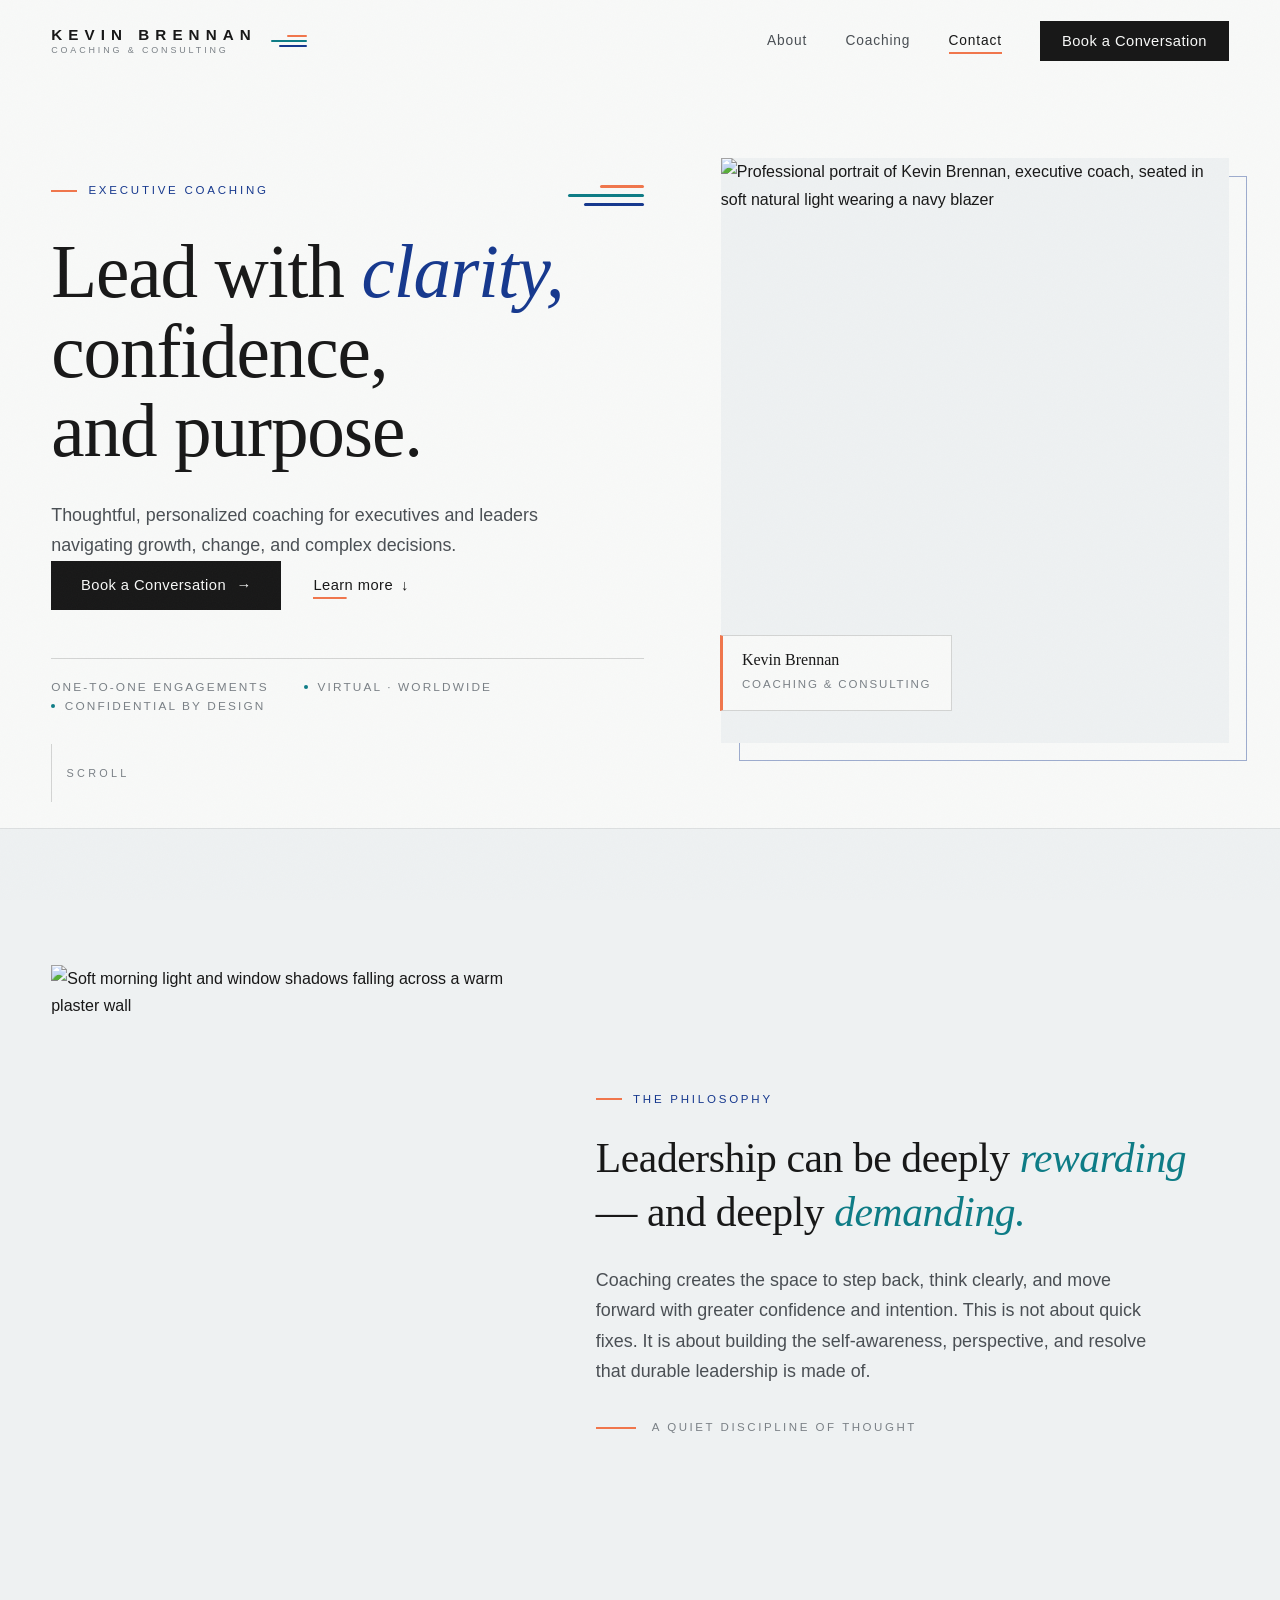
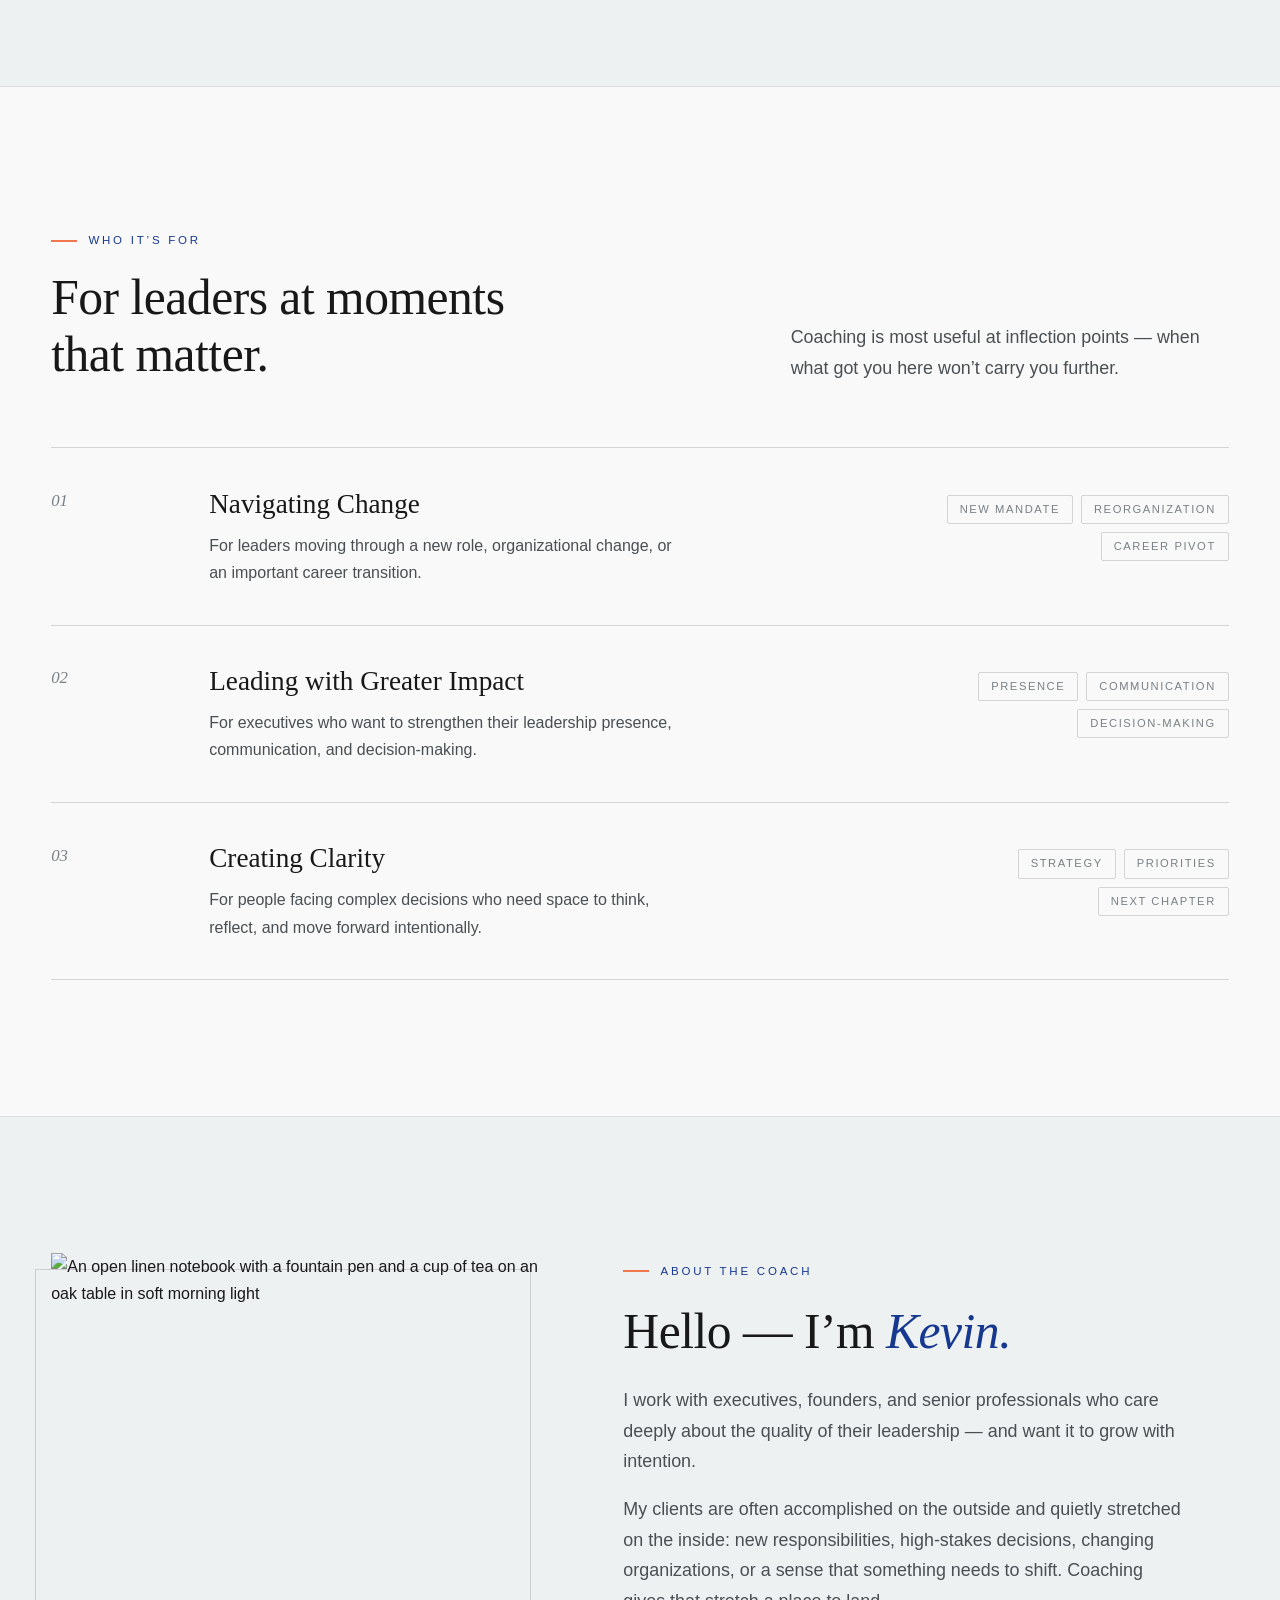
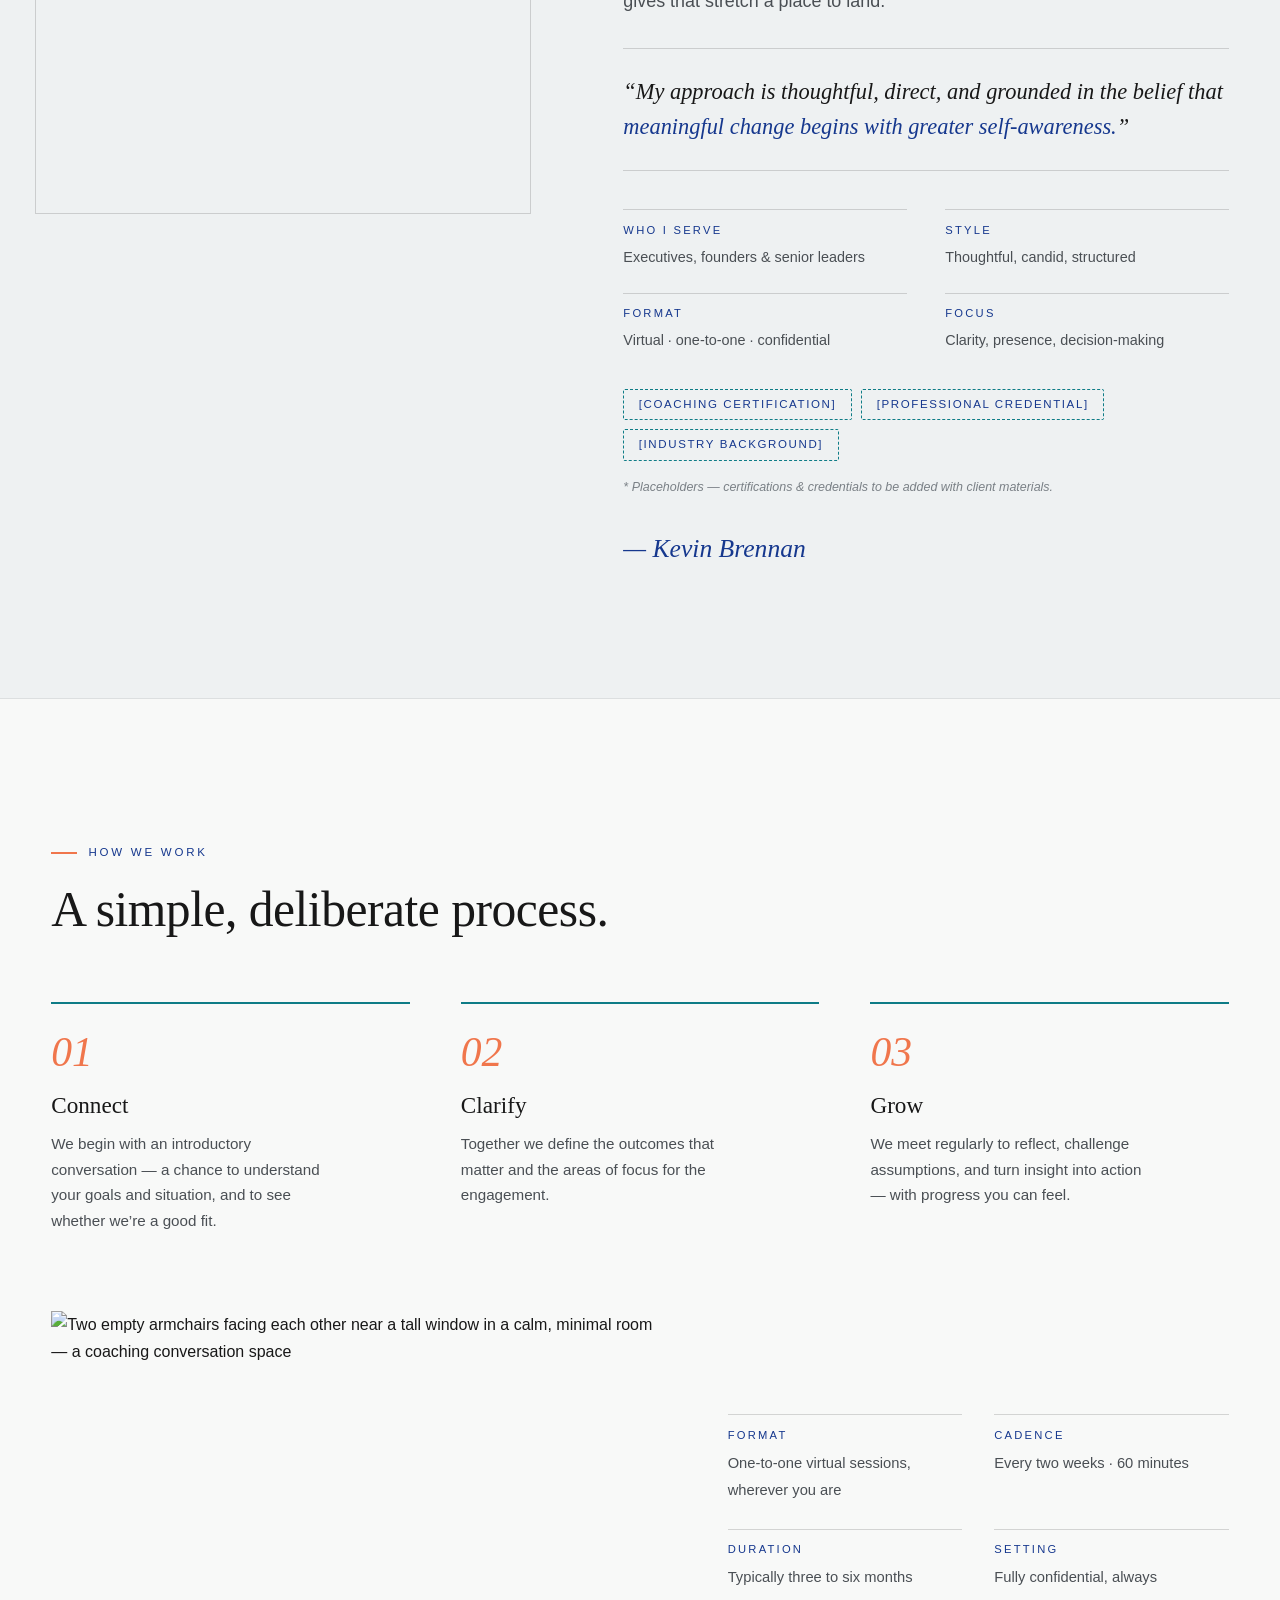
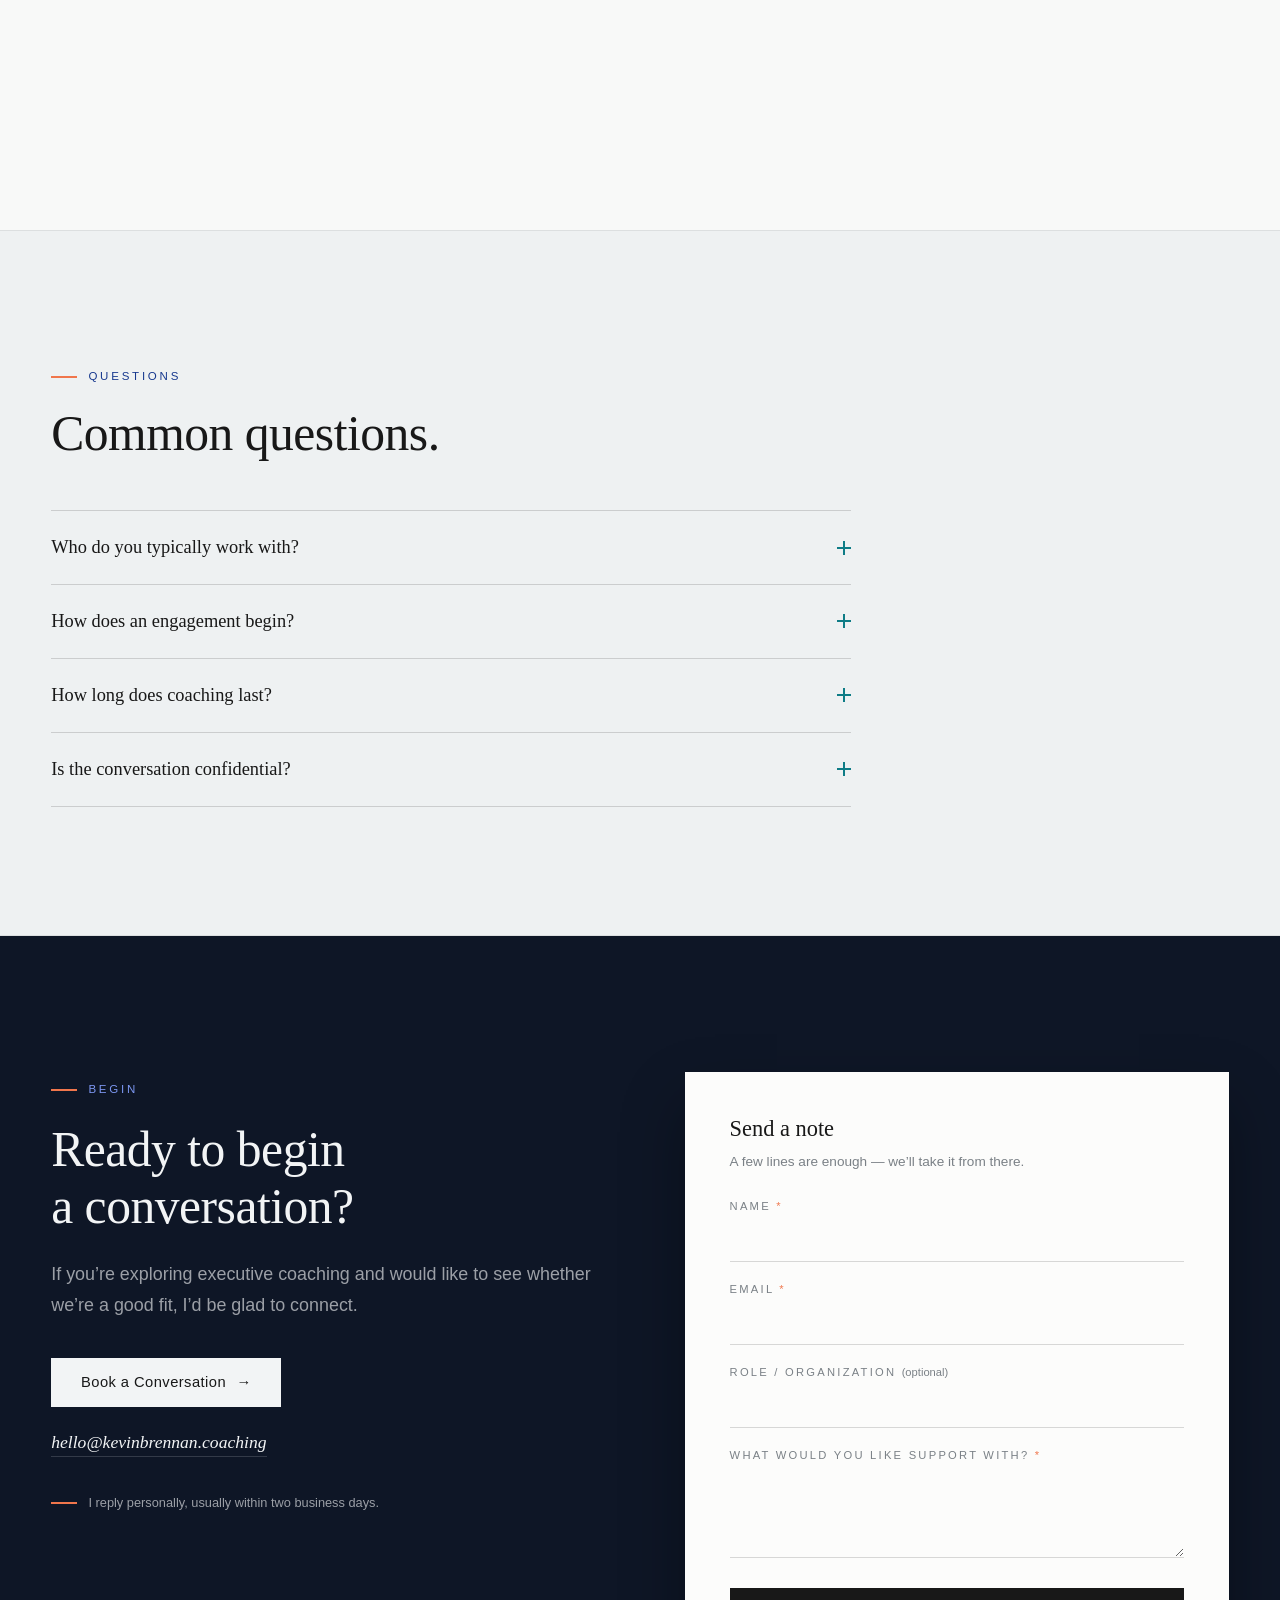
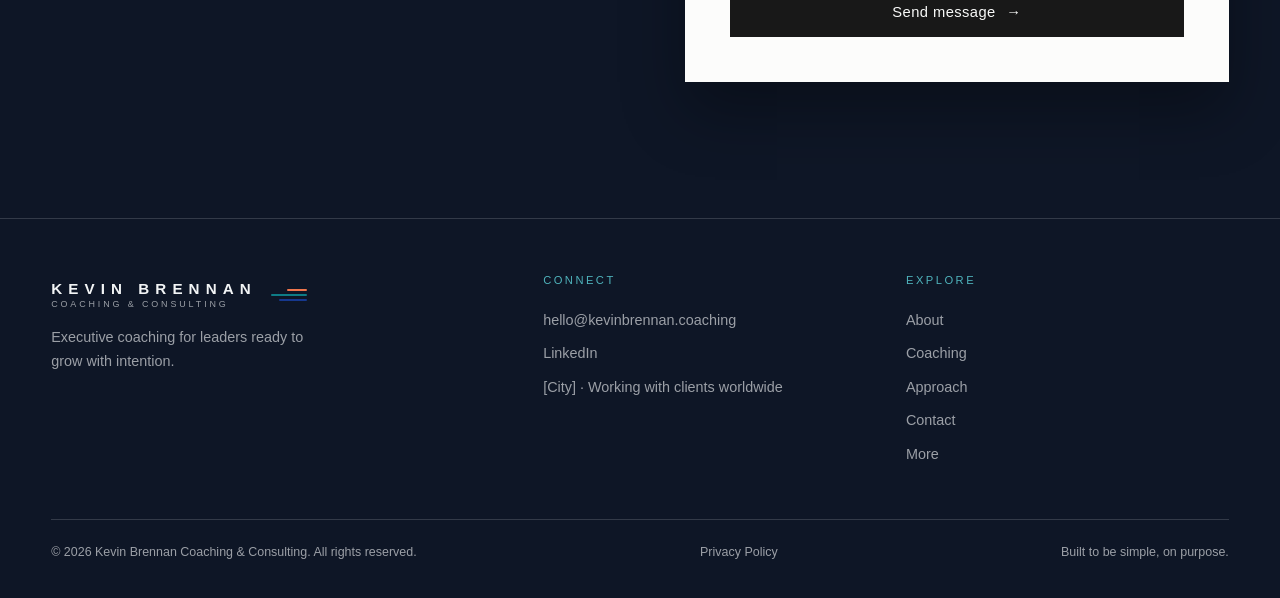
==== commit 2de8fb6d: "Add More page to coach website + link in footer; point contact button to portfolio about" ====
--- a/websites/coach/index.html
+++ b/websites/coach/index.html
@@ -702,8 +702,9 @@
         <b>Explore</b>
         <a href="#about">About</a>
         <a href="#coaching">Coaching</a>
-        <a href="#approach">Approach</a>
-        <a href="#contact">Contact</a>
+        <a href="#approach">Approach</a>
+        <a href="#contact">Contact</a>
+        <a href="more.html">More</a>
       </div>
     </div>
     <div class="foot-bottom">
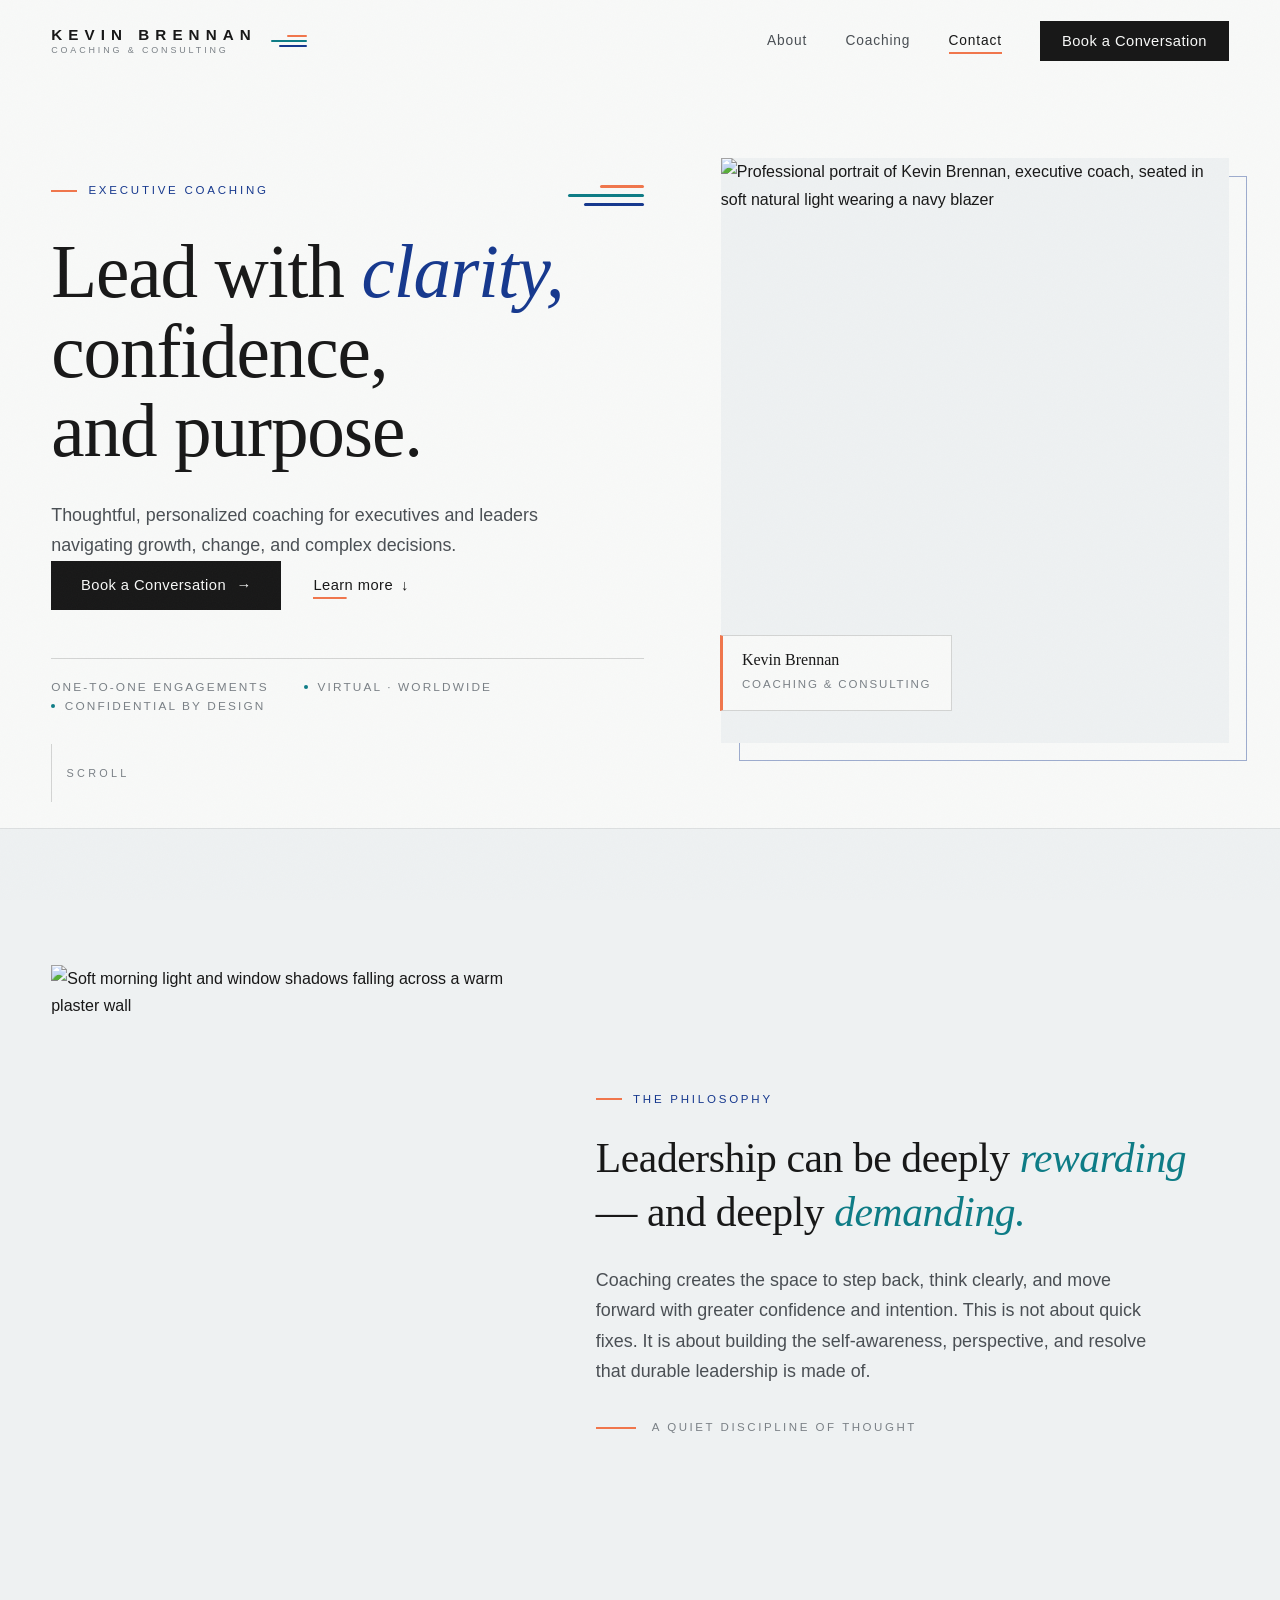
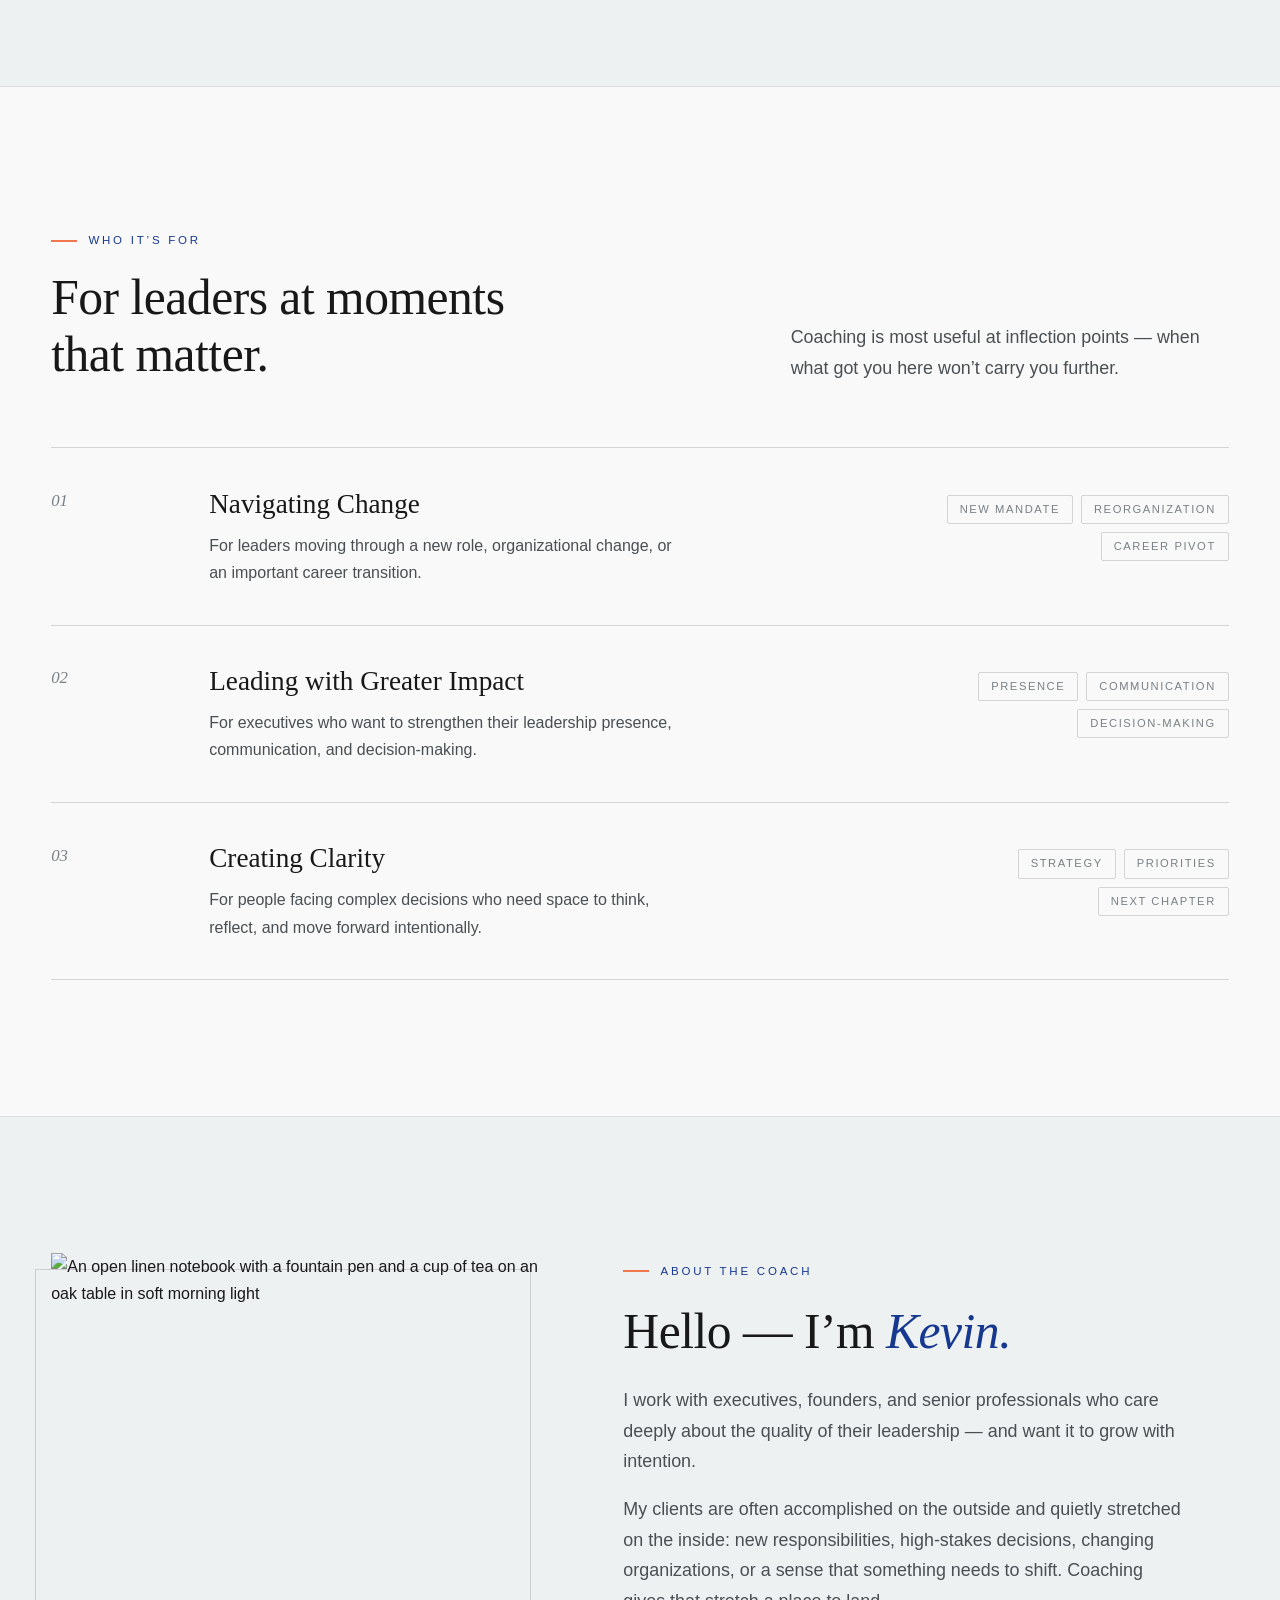
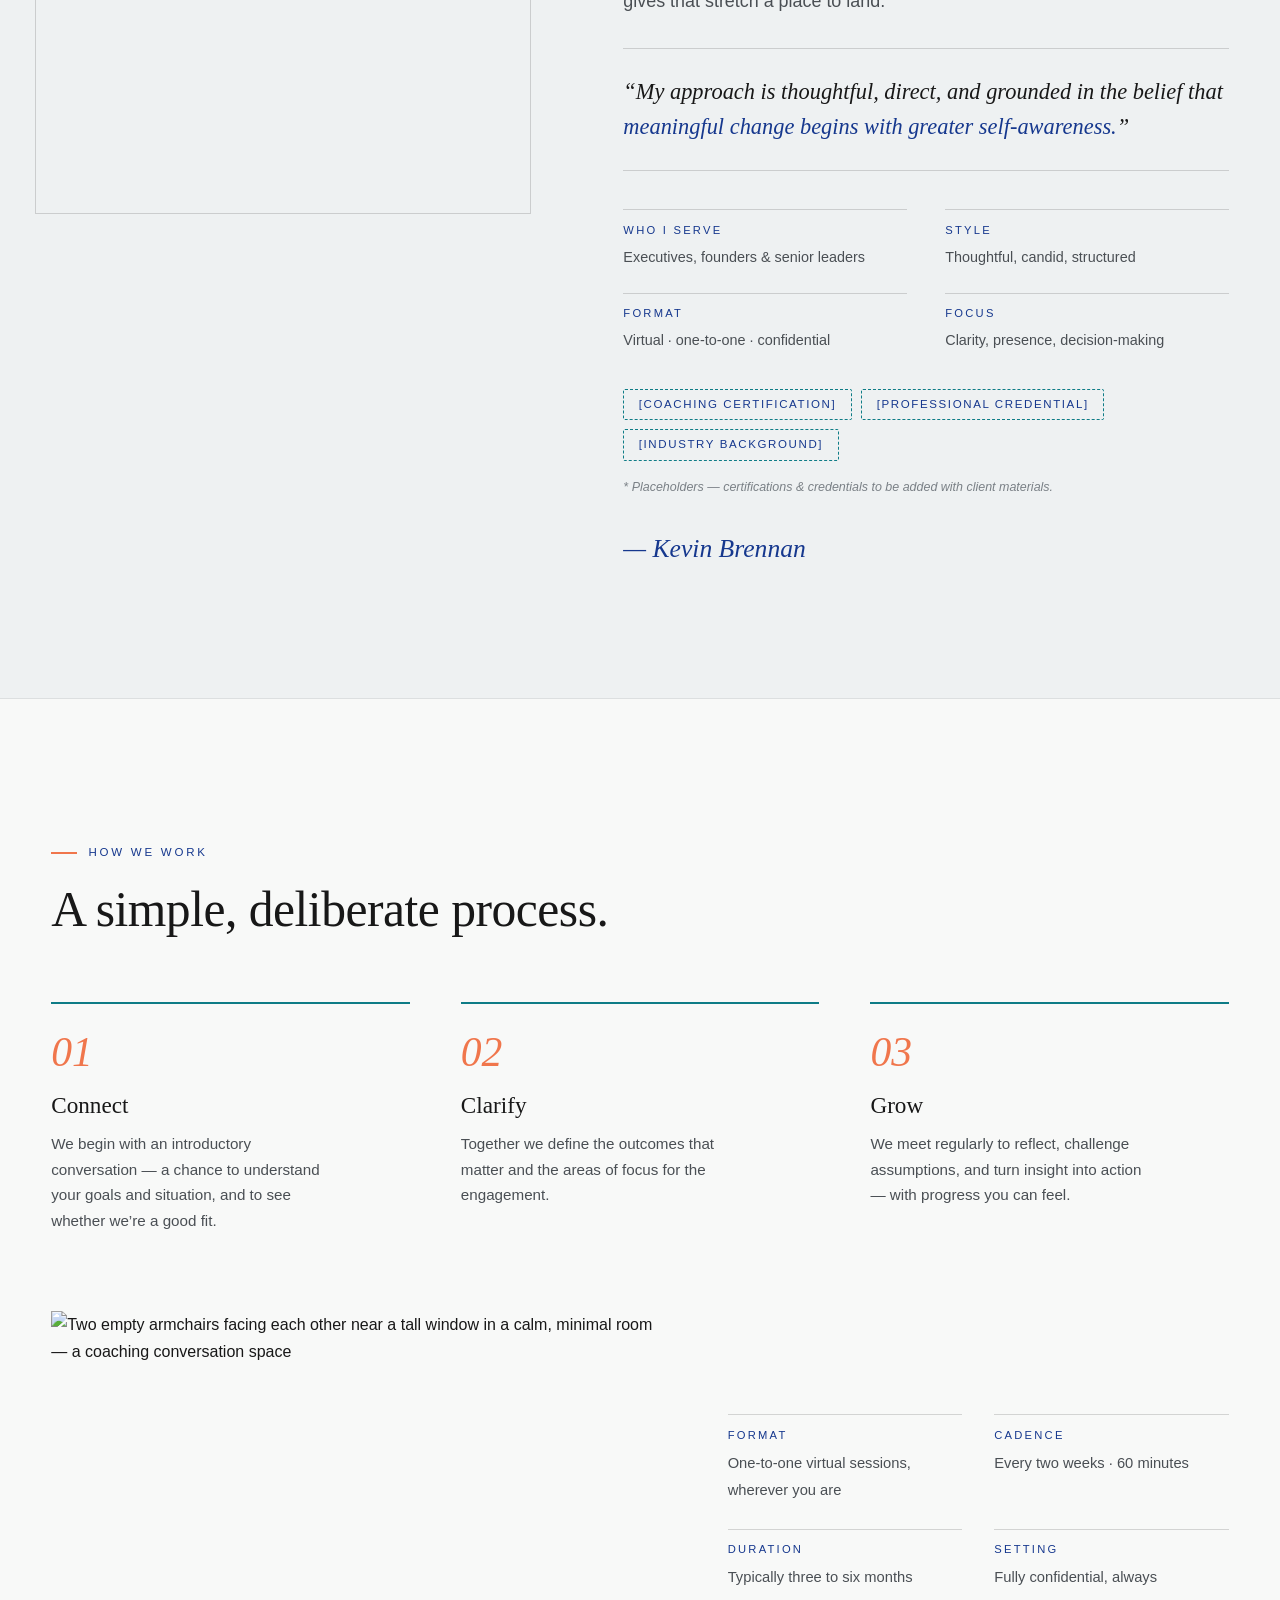
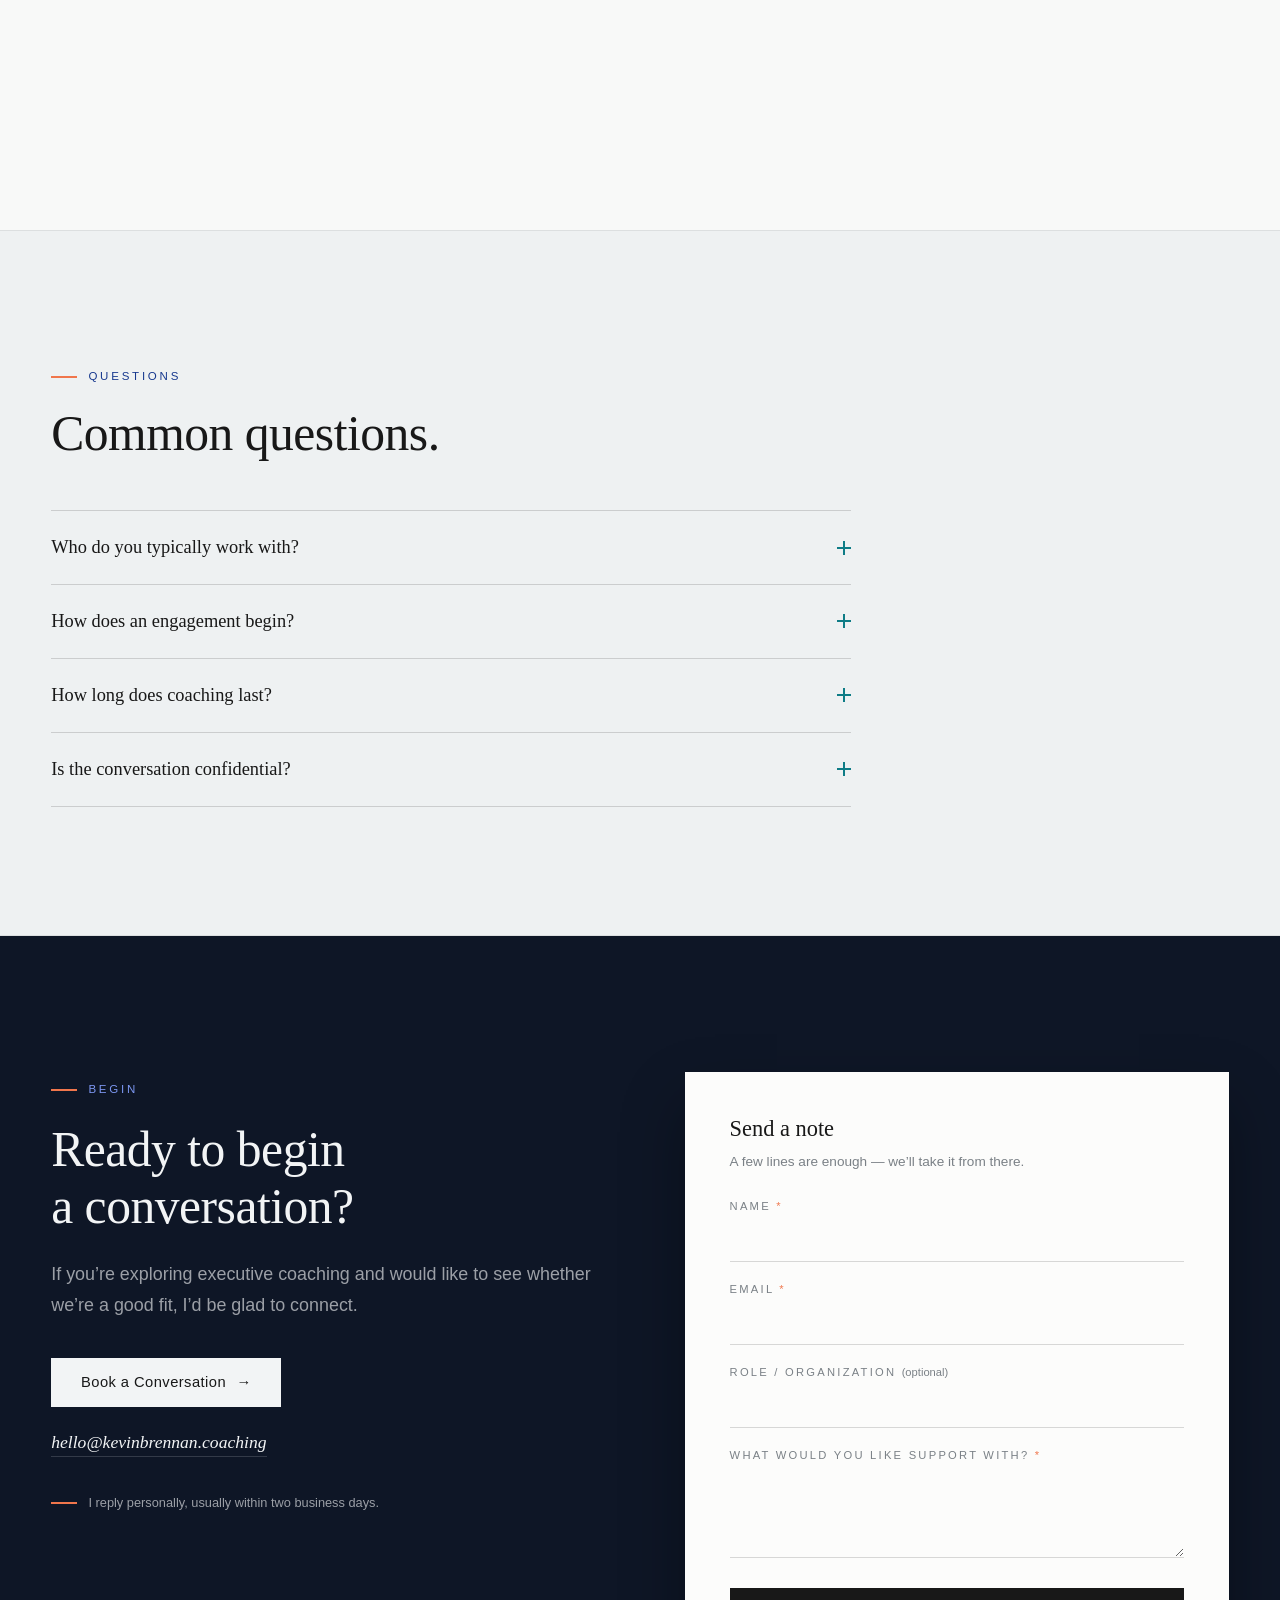
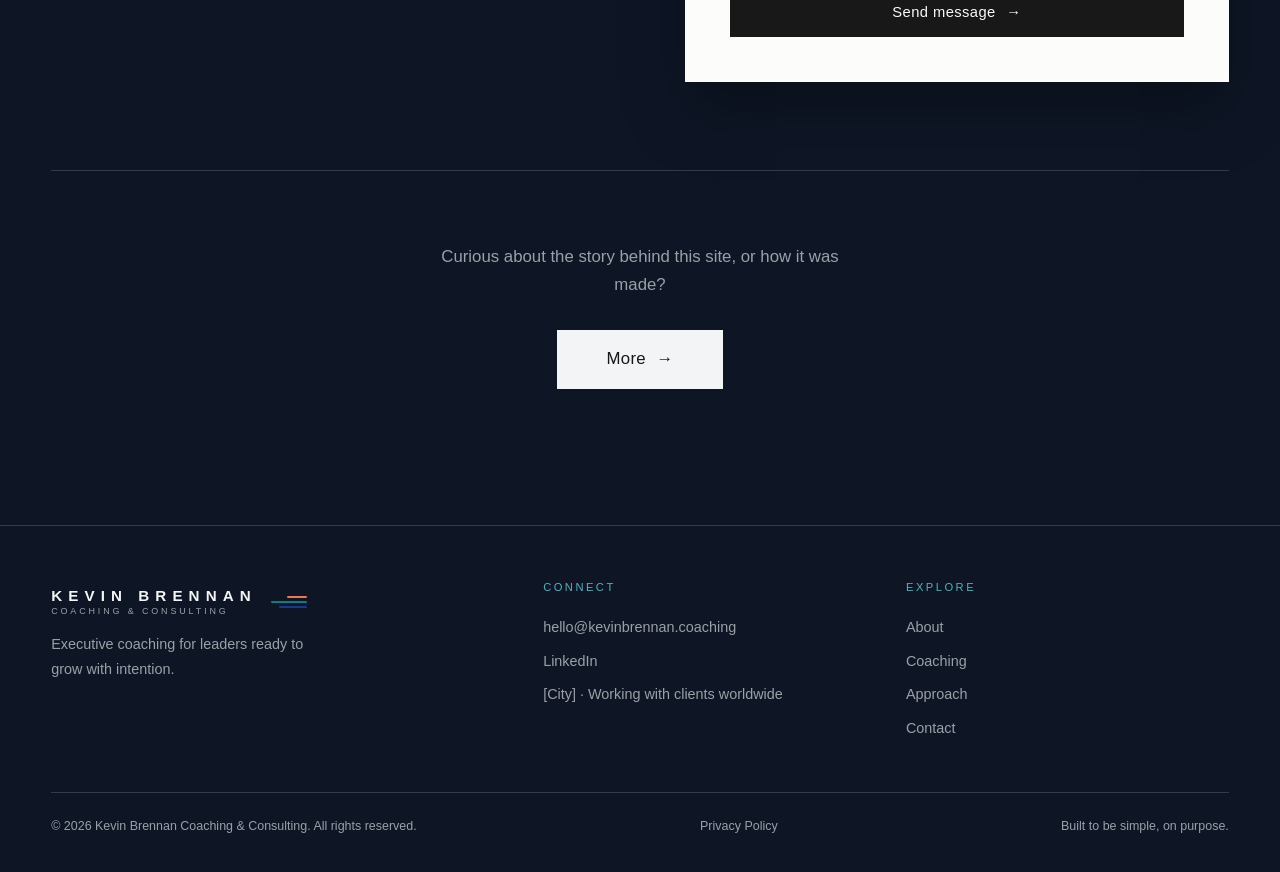
==== commit 6d998f19: "Move More button to coach contact section as prominent CTA" ====
--- a/websites/coach/index.html
+++ b/websites/coach/index.html
@@ -303,8 +303,11 @@
 .contact-actions{display:flex;flex-direction:column;align-items:flex-start;gap:1.4rem;margin-top:2.4rem}
 .contact-mail{color:var(--cream);font:400 1.1rem/1.4 var(--serif);font-style:italic;border-bottom:1px solid var(--line-dark);padding-bottom:2px;transition:border-color .3s,color .3s}
 .contact-mail:hover{color:var(--orange);border-color:var(--orange)}
-.contact-note{margin-top:2.2rem;font-size:.8rem;color:var(--cream-dim);display:flex;align-items:center;gap:.7rem}
-.contact-note::before{content:"";width:26px;height:2px;background:var(--orange)}
+.contact-note{margin-top:2.2rem;font-size:.8rem;color:var(--cream-dim);display:flex;align-items:center;gap:.7rem}
+.contact-note::before{content:"";width:26px;height:2px;background:var(--orange)}
+.contact-action{text-align:center;margin-top:clamp(3.5rem,7vw,5.5rem);padding-top:clamp(3rem,6vw,4.5rem);border-top:1px solid var(--line-dark)}
+.contact-action .contact-hint{color:var(--cream-dim);font:400 1.05rem/1.7 var(--sans);max-width:44ch;margin:0 auto 1.9rem}
+.contact-action .btn{font-size:1.05rem;padding:1.25rem 3rem;letter-spacing:.02em}
 
 .form-card{background:var(--card);color:var(--ink);padding:clamp(1.8rem,3.5vw,2.8rem);box-shadow:0 30px 60px rgba(0,0,0,.32)}
 .form-card h3{font:500 1.4rem/1.2 var(--serif);margin-bottom:.4rem}
@@ -673,10 +676,15 @@
         <h3>Thank you — your note is on its way.</h3>
         <p>I’ll be in touch shortly to arrange an introductory conversation.</p>
       </div>
-    </div>
-  </div>
-</section>
-</main>
+    </div>
+  </div>
+
+  <div class="wrap contact-action" data-reveal>
+    <p class="contact-hint">Curious about the story behind this site, or how it was made?</p>
+    <a href="more.html" class="btn on-dark">More <span class="arr">→</span></a>
+  </div>
+</section>
+</main>
 
 <!-- ================= FOOTER ================= -->
 <footer>
@@ -704,7 +712,6 @@
         <a href="#coaching">Coaching</a>
         <a href="#approach">Approach</a>
         <a href="#contact">Contact</a>
-        <a href="more.html">More</a>
       </div>
     </div>
     <div class="foot-bottom">
